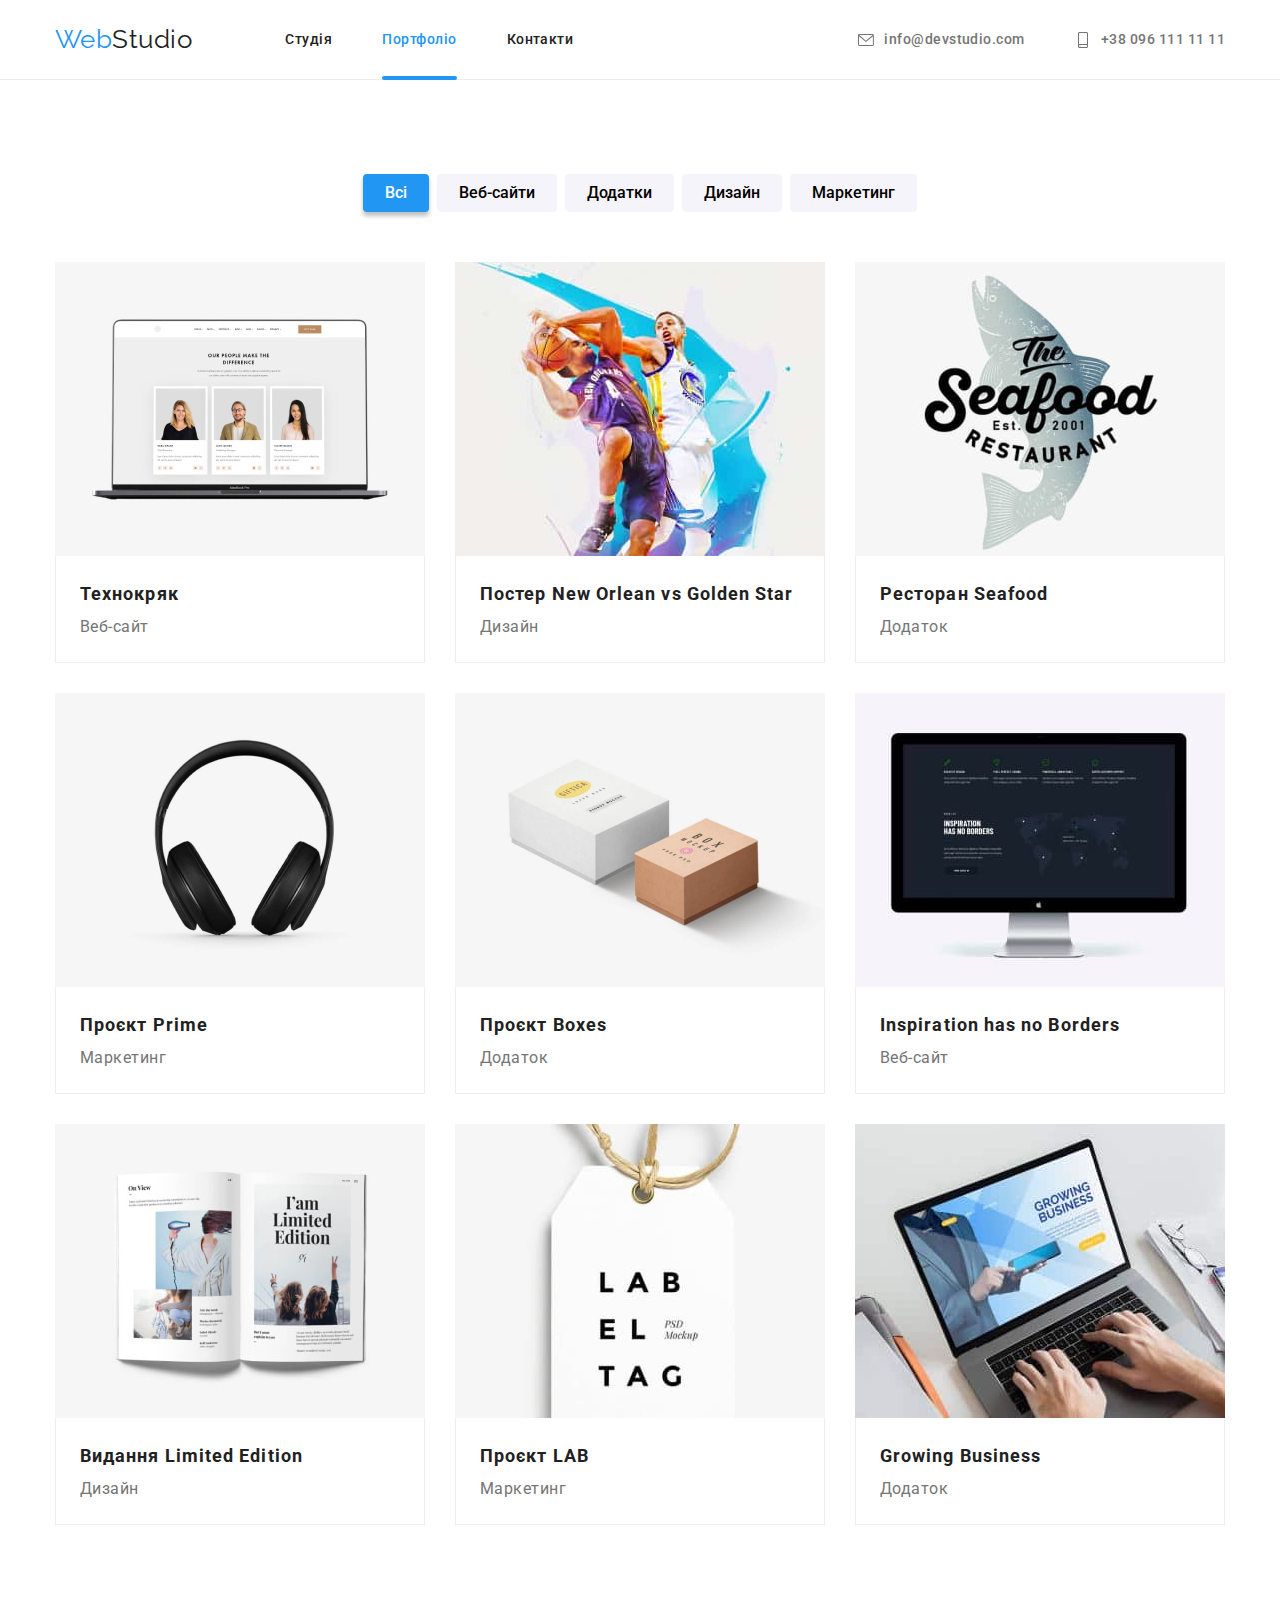
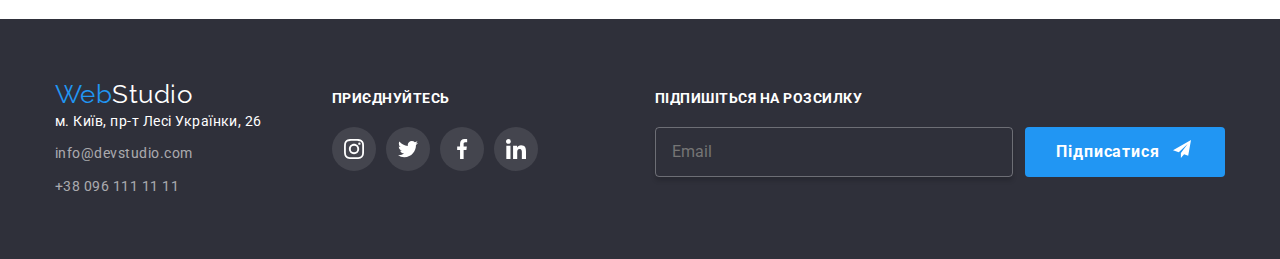
==== portfolio.html @ f446b329 "hw7" ====
<!DOCTYPE html>
<html lang="ru">
<head>
    <meta charset="UTF-8">
    <meta http-equiv="X-UA-Compatible" content="IE=edge">
    <meta name="viewport" content="width=device-width, initial-scale=1.0">
    <title>Портфоліо</title>
    <link href="https://fonts.googleapis.com/css2?family=Raleway:wght@700&family=Roboto:wght@400;500;700;900&display=swap"
        rel="stylesheet">
    <link rel="stylesheet" href="https://cdnjs.cloudflare.com/ajax/libs/modern-normalize/1.1.0/modern-normalize.min.css">
    <link rel="stylesheet" href="./css/main.min.css">
</head>

<body class="body">

    <!-- Header -->
    <header class="header">
        <div class="container container--header">
            <nav class="nav">
                <a href="./index.html" class="logo header__logo" lang="en"><span class="logo__word">Web</span>Studio</a>
    
                <ul class="menu list">
                    <li class="menu__item"><a href="./index.html" class="menu__link link">Студія</a></li>
                    <li class="menu__item"><a href="./portfolio.html" class="menu__link link menu__item--current">Портфоліо</a></li>
                    <li class="menu__item"><a href="" class="menu__link link">Контакти</a></li>
                </ul>
            </nav>
    
            <ul class="contact list">
                <li class="contact__item">
                    <a href="mailto:info@devstudio.com" class="contact__link link">
                        <svg class="contact__icon" width="16" height="16">
                            <use href="./images/icons.svg#envelope"></use>
                        </svg>info@devstudio.com
                    </a>
                </li>
                <li class="contact__item">
                    <a href="tel:+380961111111" class="contact__link link">
                        <svg class="contact__icon" width="16" height="16">
                            <use href="./images/icons.svg#smartphone"></use>
                        </svg>+38 096 111 11 11
                    </a>
                </li>
            </ul>
        </div>
    </header>

    <!-- Main content -->
    <main class="main">
        <section class="portfolio__section">
            <h1 class="portfolio__heading visually-hidden">Наші роботи</h1>

            <!-- Filter -->
            <div class="container">
                <ul class="filter list">
                    <li class="filter__item">
                        <button type="button" class="filter__btn filter__btn--current">Всі</button>
                    </li>
                    <li class="filter__item">
                        <button type="button" class="filter__btn">Веб-сайти</button>
                    </li>
                    <li class="filter__item">
                        <button type="button" class="filter__btn">Додатки</button>
                    </li>
                    <li class="filter__item">
                        <button type="button" class="filter__btn">Дизайн</button>
                    </li>
                    <li class="filter__item">
                        <button type="button" class="filter__btn">Маркетинг</button>
                    </li>
                </ul>
            
            <!-- Examples -->
                <ul class="portfolio list">
                    <li class="portfolio-card">
                        <a href="" class="portfolio-card__link">
                            <div class="portfolio-card__thumb">
                                <img class="img" src="./images/technocrack.jpg" alt="" width="370">
                                <div class="overlay">
                                    <p class="overlay__text">Ресурс пропонує комплексні пропозиції з різним рівнем функціоналу та сервісів. Все це дозволить відвідувачу отримати вичерпні відомості про компанію чи приватну особу.</p>
                                </div>
                            </div>
                            
                            <div class="portfolio-card__body">
                                <h2 class="portfolio-card__title">Технокряк</h2>
                                <p class="portfolio-card__text">Веб-сайт</p>
                            </div>
                        </a>
                
                    </li>
                    <li  class="portfolio-card">
                        <a href="" class="portfolio-card__link">
                            <div class="portfolio-card__thumb">
                                <img class="img" src="./images/poster-no-gs.jpg" alt="" width="370">
                                <div class="overlay">
                                    <p class="overlay__text">Ресурс пропонує комплексні пропозиції з різним рівнем функціоналу та сервісів. Все це дозволить відвідувачу отримати вичерпні відомості про компанію чи приватну особу.</p>
                                </div>
                            </div>
                            
                            <div class="portfolio-card__body">
                                <h2 class="portfolio-card__title">Постер <span lang="en">New Orlean vs Golden Star</span></h2>
                                <p class="portfolio-card__text">Дизайн</p>
                            </div>
                        </a>
                    </li>
                    <li class="portfolio-card">
                        <a href="" class="portfolio-card__link">
                            <div class="portfolio-card__thumb">
                                <img class="img" src="./images/seafood.jpg" alt="" width="370">
                                <div class="overlay">
                                    <p class="overlay__text">Ресурс пропонує комплексні пропозиції з різним рівнем функціоналу та сервісів. Все це дозволить відвідувачу отримати вичерпні відомості про компанію чи приватну особу.</p>
                                </div>
                            </div>
                            <div class="portfolio-card__body">
                                <h2 class="portfolio-card__title">Ресторан <span lang="en">Seafood</span></h2>
                                <p class="portfolio-card__text">Додаток</p>
                            </div>
                        </a>
                    </li>
                    <li class="portfolio-card">
                        <a href="" class="portfolio-card__link">
                            <div class="portfolio-card__thumb">
                                <img class="img" src="./images/project-prime.jpg" alt="" width="370">
                                <div class="overlay">
                                    <p class="overlay__text">Ресурс пропонує комплексні пропозиції з різним рівнем функціоналу та сервісів. Все це дозволить відвідувачу отримати вичерпні відомості про компанію чи приватну особу.</p>
                                </div>
                            </div>
                            <div class="portfolio-card__body">
                                <h2 class="portfolio-card__title">Проєкт <span lang="en">Prime</span></h2>
                                <p class="portfolio-card__text">Маркетинг</p>
                            </div>
                        </a>
                    </li>
                    <li class="portfolio-card">
                        <a href="" class="portfolio-card__link">
                            <div class="portfolio-card__thumb">
                                <img class="img" src="./images/boxes.jpg" alt="" width="370">
                                <div class="overlay">
                                    <p class="overlay__text">Ресурс пропонує комплексні пропозиції з різним рівнем функціоналу та сервісів. Все це дозволить відвідувачу отримати вичерпні відомості про компанію чи приватну особу.</p>
                                </div>
                            </div>
                            <div class="portfolio-card__body">
                                <h2 class="portfolio-card__title">Проєкт <span lang="en">Boxes</span></h2>
                                <p class="portfolio-card__text">Додаток</p>
                            </div>
                        </a>
                    </li>
                    <li class="portfolio-card">
                        <a href="" class="portfolio-card__link">
                            <div class="portfolio-card__thumb">
                                <img class="img" src="./images/inspiration.jpg" alt="" width="370">
                                <div class="overlay">
                                    <p class="overlay__text">Ресурс пропонує комплексні пропозиції з різним рівнем функціоналу та сервісів. Все це дозволить відвідувачу отримати вичерпні відомості про компанію чи приватну особу.</p>
                                </div>
                            </div>
                            
                            <div class="portfolio-card__body">
                                <h2 class="portfolio-card__title" lang="en">Inspiration has no Borders</h2>
                                <p class="portfolio-card__text">Веб-сайт</p>
                            </div>
                        </a>
                    </li>
                    <li class="portfolio-card">
                        <a href="" class="portfolio-card__link">
                            <div class="portfolio-card__thumb">
                                <img class="img" src="./images/linited-edition.jpg" alt="" width="370">
                                <div class="overlay">
                                    <p class="overlay__text">Ресурс пропонує комплексні пропозиції з різним рівнем функціоналу та сервісів. Все це дозволить відвідувачу отримати вичерпні відомості про компанію чи приватну особу.</p>
                                </div>
                            </div>
                            
                            <div class="portfolio-card__body">
                                <h2 class="portfolio-card__title">Видання <span lang="en">Limited Edition</span></h2>
                                <p class="portfolio-card__text">Дизайн</p>
                            </div>
                        </a>
                    </li>
                    <li class="portfolio-card">
                        <a href="" class="portfolio-card__link">
                            <div class="portfolio-card__thumb">
                                <img class="img" src="./images/lab.jpg" alt="" width="370">
                                <div class="overlay">
                                    <p class="overlay__text">Ресурс пропонує комплексні пропозиції з різним рівнем функціоналу та сервісів. Все це дозволить відвідувачу отримати вичерпні відомості про компанію чи приватну особу.</p>
                                </div>
                            </div>
                            
                            <div class="portfolio-card__body">
                                <h2 class="portfolio-card__title">Проєкт <span lang="en">LAB</span></h2>
                                <p class="portfolio-card__text">Маркетинг</p>
                            </div>
                        </a>
                    </li>
                    <li class="portfolio-card">
                        <a href="" class="portfolio-card__link">
                            <div class="portfolio-card__thumb">
                                <img class="img" src="./images/growing-business.jpg" alt="" width="370">
                                <div class="overlay">
                                    <p class="overlay__text">Ресурс пропонує комплексні пропозиції з різним рівнем функціоналу та сервісів. Все це дозволить відвідувачу отримати вичерпні відомості про компанію чи приватну особу.</p>
                                </div>
                            </div>
                            
                            <div class="portfolio-card__body">
                                <h2 class="portfolio-card__title" lang="en">Growing Business</h2>
                                <p class="portfolio-card__text">Додаток</p>
                            </div>
                        </a>
                    </li>
                </ul>
            </div>
        </section>
    </main>

    <!-- Footer -->
    <footer class="footer">
        <div class="container container--footer">
    
            <div class="footer__wrap">
                <div class="footer__main">
    
                    <!-- Footer Logo -->
                    <a href="./index.html" class="logo logo--accent" lang="en"><span class="logo__word">Web</span>Studio</a>
    
                    <!-- Address and contacts -->
                    <address>
                        <ul class="list">
                            <li class="footer__item"><a class="footer__address" href="https://goo.gl/maps/BrZeRLE5wpfTbAKm7"
                                    rel="nofollow noopener noreferrer">м. Київ, пр-т Лесі Українки, 26</a></li>
                            <li class="footer__item"><a href="mailto:info@devstudio.com"
                                    class="footer__link link">info@devstudio.com</a></li>
                            <li class="footer__item"><a href="tel:+380961111111" class="footer__link link">+38 096 111 11
                                    11</a></li>
                        </ul>
                    </address>
                </div>
    
                <!-- Socials -->
                <div class="footer__join">
                    <strong class="footer__title">приєднуйтесь</strong>
                    <ul class="social list">
                        <li class="social__item">
                            <a class="social__link social__link--footer" href="">
                                <svg class="social__icon">
                                    <use href="./images/icons.svg#instagram"></use>
                                </svg>
                            </a>
                        </li>
                        <li class="social__item">
                            <a class="social__link social__link--footer" href="">
                                <svg class="social__icon">
                                    <use href="./images/icons.svg#twitter"></use>
                                </svg>
                            </a>
                        </li>
                        <li class="social__item">
                            <a class="social__link social__link--footer" href="">
                                <svg class="social__icon">
                                    <use href="./images/icons.svg#facebook"></use>
                                </svg>
                            </a>
                        </li>
                        <li class="social__item">
                            <a class="social__link social__link--footer" href="">
                                <svg class="social__icon">
                                    <use href="./images/icons.svg#linkedin"></use>
                                </svg>
                            </a>
                        </li>
                    </ul>
                </div>
            </div>
    
            <!-- Subscribe -->
            <form action="#" class="subs-form js-speaker-form">
                <div class="subs-form__field">
                    <label for="subs" class="subs-form__title footer__title">Підпишіться на розсилку</label>
                    <input class="subs-form__input" type="email" name="email" id="subs" placeholder="Email">
                </div>
                <button type="submit" class="btn subs-form__btn">Підписатися
                    <svg class="subs-form__icon" width="24" height="24">
                        <use href="./images/icons.svg#send"></use>
                    </svg>
                </button>
            </form>
    
        </div>
    </footer>

    <script src="./js/header-fixed.js"></script>
    <script src="./js/js-speaker-form.js"></script>
</body>
</html>
---- css/main.min.css ----
:root{--main-font: Roboto, sans-serif;--logo-font: Raleway, sans-serif;--main-text-color: #212121;--secondary-text-color: #757575;--accent-color: #2196f3;--accent-text-and-bg-color: #ffffff;--footer-text-color: rgba(255, 255, 255, 0.6);--footer-bg-color: #2f303a;--section-bg-color: #f5f4fa;--bg-color-card: #eeeeee;--icon-color: #afb1b8;--bg-icon-color: rgba(255, 255, 255, 0.1);--btn-hover-color: #188ce8;--overlay-card-color: rgba(33, 150, 243, 0.9);--duration: 250ms;--timing-function: cubic-bezier(0.4, 0, 0.2, 1)}h1,h2,h3,h4,h5,h6,p,ul{margin:0}.img{display:block;max-width:100%;height:auto}.list{padding:0;list-style:none}.link{text-decoration:none}input:-webkit-autofill,input:-webkit-autofill:hover,input:-webkit-autofill:focus,input:-webkit-autofill:active{-webkit-transition:background-color 5000s ease-in-out 0s;transition:background-color 5000s ease-in-out 0s;-webkit-box-shadow:0 0 0px 1000px var(--bg-color-card) inset}.visually-hidden{position:absolute;width:1px;height:1px;margin:-1px;border:0;padding:0;white-space:nowrap;-webkit-clip-path:inset(100%);clip-path:inset(100%);clip:rect(0 0 0 0);overflow:hidden}.body{font-family:var(--main-font);letter-spacing:.03em;background-color:var(--accent-text-and-bg-color);color:var(--main-text-color)}.container{margin:0 auto;padding-left:15px;padding-right:15px;width:1200px}.container--header{display:-webkit-box;display:-ms-flexbox;display:flex}.container--hero{width:696px;text-align:center}.container--footer{display:-webkit-box;display:-ms-flexbox;display:flex;-webkit-box-align:baseline;-ms-flex-align:baseline;align-items:baseline}.logo{font-family:var(--logo-font);font-size:26px;line-height:1.19;text-decoration:none;color:var(--main-text-color);-webkit-transition-property:color;transition-property:color;-webkit-transition-duration:var(--duration);transition-duration:var(--duration);-webkit-transition-timing-function:var(--timing-function);transition-timing-function:var(--timing-function)}.logo__word{color:var(--accent-color)}.logo--accent{color:#fff;-webkit-transition-property:color;transition-property:color;-webkit-transition-duration:var(--duration);transition-duration:var(--duration);-webkit-transition-timing-function:var(--timing-function);transition-timing-function:var(--timing-function)}.nav{display:-webkit-box;display:-ms-flexbox;display:flex;margin-right:auto}.menu{display:-webkit-box;display:-ms-flexbox;display:flex}.menu__item:not(:last-child){margin-right:50px}.menu__link{display:block;padding:32px 0;position:relative;font-weight:500;font-size:14px;line-height:1.14;color:var(--main-text-color);-webkit-transition-property:color;transition-property:color;-webkit-transition-duration:var(--duration);transition-duration:var(--duration);-webkit-transition-timing-function:var(--timing-function);transition-timing-function:var(--timing-function)}.menu__link:hover,.menu__link:focus{color:var(--accent-color)}.menu__item--current{color:var(--accent-color)}.menu__item--current::after{content:"";position:absolute;left:0;bottom:0;width:100%;height:4px;background:var(--accent-color);border-radius:2px}.contact{display:-webkit-box;display:-ms-flexbox;display:flex}.contact__item:not(:last-child){margin-right:50px}.contact__link{display:-webkit-box;display:-ms-flexbox;display:flex;-webkit-box-align:center;-ms-flex-align:center;align-items:center;padding:32px 0;font-weight:500;font-size:14px;line-height:1.14;color:var(--secondary-text-color);-webkit-transition-property:color;transition-property:color;-webkit-transition-duration:var(--duration);transition-duration:var(--duration);-webkit-transition-timing-function:var(--timing-function);transition-timing-function:var(--timing-function)}.contact__link:hover,.contact__link:focus{color:var(--accent-color)}.contact__icon{margin-right:10px;fill:currentColor}.social{display:-webkit-box;display:-ms-flexbox;display:flex;-webkit-box-pack:center;-ms-flex-pack:center;justify-content:center}.social__item:not(:last-child){margin-right:10px}.social__link{display:-webkit-box;display:-ms-flexbox;display:flex;-webkit-box-pack:center;-ms-flex-pack:center;justify-content:center;-webkit-box-align:center;-ms-flex-align:center;align-items:center;width:44px;height:44px;color:var(--icon-color);border-radius:50%;-webkit-transition-property:color,background-color;transition-property:color,background-color;-webkit-transition-duration:var(--duration);transition-duration:var(--duration);-webkit-transition-timing-function:var(--timing-function);transition-timing-function:var(--timing-function)}.social__link:hover,.social__link:focus{color:var(--accent-text-and-bg-color);background-color:var(--accent-color)}.social__icon{width:20px;height:20px;fill:currentColor}.social__link--footer{color:var(--accent-text-and-bg-color);background-color:var(--bg-icon-color)}.client__heading,.team__heading,.about__heading{margin-bottom:50px;font-weight:700;font-size:36px;line-height:1.16;text-align:center;letter-spacing:.03em}.btn{padding:10px 0;min-width:200px;min-height:50px;font-family:inherit;font-size:inherit;text-align:center;font-weight:700;line-height:1.87;letter-spacing:.06em;color:var(--accent-text-and-bg-color);background-color:var(--accent-color);border:0;border-radius:4px;cursor:pointer;-webkit-transition-property:color,background-color,-webkit-box-shadow;transition-property:color,background-color,-webkit-box-shadow;transition-property:color,background-color,box-shadow;transition-property:color,background-color,box-shadow,-webkit-box-shadow;-webkit-transition-duration:var(--duration);transition-duration:var(--duration);-webkit-transition-timing-function:var(--timing-function);transition-timing-function:var(--timing-function)}.btn:hover,.btn:focus{background-color:var(--btn-hover-color);-webkit-box-shadow:0px 4px 4px rgba(0,0,0,.15);box-shadow:0px 4px 4px rgba(0,0,0,.15)}.subs-form__btn{display:-webkit-box;display:-ms-flexbox;display:flex;-webkit-box-pack:center;-ms-flex-pack:center;justify-content:center;-webkit-box-align:center;-ms-flex-align:center;align-items:center;padding:10px 0}.filter__btn{padding:6px 22px;font-weight:500;line-height:1.62;background-color:var(--section-bg-color);border:0;border-radius:4px;cursor:pointer;-webkit-transition-property:color,background-color,-webkit-box-shadow;transition-property:color,background-color,-webkit-box-shadow;transition-property:color,background-color,box-shadow;transition-property:color,background-color,box-shadow,-webkit-box-shadow;-webkit-transition-duration:var(--duration);transition-duration:var(--duration);-webkit-transition-timing-function:var(--timing-function);transition-timing-function:var(--timing-function)}.filter__btn:hover,.filter__btn:focus,.filter__btn--current{background-color:var(--accent-color);color:var(--accent-text-and-bg-color);-webkit-box-shadow:0px 4px 4px rgba(0,0,0,.25);box-shadow:0px 4px 4px rgba(0,0,0,.25)}.hero{display:-webkit-box;display:-ms-flexbox;display:flex;-webkit-box-pack:center;-ms-flex-pack:center;justify-content:center;-webkit-box-align:center;-ms-flex-align:center;align-items:center;max-width:1600px;min-height:600px;margin-right:auto;margin-left:auto;background-color:var(--footer-bg-color);background-image:-webkit-gradient(linear, left top, right top, from(rgba(47, 48, 58, 0.4)), to(rgba(47, 48, 58, 0.4))),url(../images/main-bg.jpg);background-image:linear-gradient(to right, rgba(47, 48, 58, 0.4), rgba(47, 48, 58, 0.4)),url(../images/main-bg.jpg);background-repeat:no-repeat;background-position:center;background-size:cover}.hero__title{margin-bottom:30px;font-weight:900;font-size:44px;line-height:1.36;letter-spacing:.06em;text-transform:uppercase;color:var(--accent-text-and-bg-color)}.feature{padding-top:94px;padding-bottom:94px}.feature__list{display:-webkit-box;display:-ms-flexbox;display:flex;-ms-flex-wrap:wrap;flex-wrap:wrap;margin-right:-30px}.feature__item{-ms-flex-preferred-size:calc((100% - 120px)/4);flex-basis:calc((100% - 120px)/4);margin-right:30px}.feature__thumb{display:-webkit-box;display:-ms-flexbox;display:flex;-webkit-box-pack:center;-ms-flex-pack:center;justify-content:center;-webkit-box-align:center;-ms-flex-align:center;align-items:center;margin-bottom:30px;width:100%;height:120px;background-color:var(--section-bg-color);border-radius:4px}.feature__icon{width:70px;height:70px}.feature__title{margin-bottom:10px;font-weight:700;font-size:14px;line-height:1.14;text-transform:uppercase}.feature__text{font-size:14px;line-height:1.71;color:var(--secondary-text-color)}.about{padding-top:0;padding-bottom:94px}.about__list{display:-webkit-box;display:-ms-flexbox;display:flex}.about__item{position:relative}.about__item:not(:nth-child(3n)){margin-right:30px}.about__title{position:absolute;bottom:0;right:0;display:-webkit-box;display:-ms-flexbox;display:flex;-webkit-box-pack:center;-ms-flex-pack:center;justify-content:center;-webkit-box-align:center;-ms-flex-align:center;align-items:center;margin-bottom:0;width:100%;height:70px;font-size:14px;text-transform:uppercase;color:var(--accent-text-and-bg-color);background:rgba(47,48,58,.8)}.team{padding-top:94px;padding-bottom:94px;background-color:var(--section-bg-color)}.team__list{display:-webkit-box;display:-ms-flexbox;display:flex;margin-right:-30px;margin-bottom:-30px}.team__card{-ms-flex-preferred-size:calc((100% - 120px)/4);flex-basis:calc((100% - 120px)/4);margin-right:30px;margin-bottom:30px;background-color:var(--accent-text-and-bg-color);-webkit-box-shadow:0px 1px 3px rgba(0,0,0,.12),0px 1px 1px rgba(0,0,0,.14),0px 2px 1px rgba(0,0,0,.2);box-shadow:0px 1px 3px rgba(0,0,0,.12),0px 1px 1px rgba(0,0,0,.14),0px 2px 1px rgba(0,0,0,.2);border-radius:0px 0px 4px 4px}.team__card-desc{padding:30px 32px}.team__card-title{margin-bottom:10px;font-size:16px;font-weight:500;line-height:1.19;text-align:center}.team__card-text{margin-bottom:16px;font-size:16px;line-height:1.19;text-align:center;color:var(--secondary-text-color)}.client{padding-top:94px;padding-bottom:94px}.client__list{display:-webkit-box;display:-ms-flexbox;display:flex}.client__item:not(:last-child){margin-right:30px}.client__link{display:-webkit-box;display:-ms-flexbox;display:flex;-webkit-box-pack:center;-ms-flex-pack:center;justify-content:center;-webkit-box-align:center;-ms-flex-align:center;align-items:center;width:170px;height:92px;color:var(--icon-color);border:1px solid var(--icon-color);border-radius:4px;-webkit-transition-property:color,border-color;transition-property:color,border-color;-webkit-transition-duration:var(--duration);transition-duration:var(--duration);-webkit-transition-timing-function:var(--timing-function);transition-timing-function:var(--timing-function)}.client__link:hover,.client__link:focus{color:var(--accent-color);border-color:var(--accent-color)}.client__icon{width:106px;height:60px;fill:currentColor}.subs-form{display:-webkit-box;display:-ms-flexbox;display:flex;-webkit-box-align:end;-ms-flex-align:end;align-items:end;margin-left:auto}.subs-form__input{margin-right:12px;padding:15px 16px;width:358px;height:50px;border:1px solid rgba(255,255,255,.3);border-radius:4px;background-color:rgba(0,0,0,0);color:var(--accent-text-and-bg-color);-webkit-box-shadow:0px 4px 4px rgba(0,0,0,.15);box-shadow:0px 4px 4px rgba(0,0,0,.15);-webkit-transition-property:border-color;transition-property:border-color;-webkit-transition-duration:var(--duration);transition-duration:var(--duration);-webkit-transition-timing-function:var(--timing-function);transition-timing-function:var(--timing-function)}.subs-form__input:hover,.subs-form__input:focus{border-color:var(--accent-color);outline:-webkit-focus-ring-color auto 0px}.subs-form__icon{margin-left:10px}.filter{display:-webkit-box;display:-ms-flexbox;display:flex;-webkit-box-pack:center;-ms-flex-pack:center;justify-content:center;margin-bottom:50px}.filter__item:not(:last-child){margin-right:8px}.portfolio__section{padding-top:94px;padding-bottom:94px}.portfolio{display:-webkit-box;display:-ms-flexbox;display:flex;-ms-flex-wrap:wrap;flex-wrap:wrap;margin:-15px}.portfolio-card{margin:15px;-ms-flex-preferred-size:calc((100% - 90px)/3);flex-basis:calc((100% - 90px)/3)}.portfolio-card__link{display:block;color:var(--main-text-color);text-decoration:none;-webkit-transition-property:-webkit-box-shadow;transition-property:-webkit-box-shadow;transition-property:box-shadow;transition-property:box-shadow, -webkit-box-shadow;-webkit-transition-duration:var(--duration);transition-duration:var(--duration);-webkit-transition-timing-function:var(--timing-function);transition-timing-function:var(--timing-function)}.portfolio-card__link:hover,.portfolio-card__link:focus{-webkit-box-shadow:0px 1px 1px rgba(0,0,0,.12),0px 4px 4px rgba(0,0,0,.06),1px 4px 6px rgba(0,0,0,.16);box-shadow:0px 1px 1px rgba(0,0,0,.12),0px 4px 4px rgba(0,0,0,.06),1px 4px 6px rgba(0,0,0,.16)}.portfolio-card__thumb{position:relative;height:100%;overflow:hidden}.overlay{position:absolute;left:0;bottom:0;width:100%;height:100%;background:var(--overlay-card-color);-webkit-transform:translateY(101%);transform:translateY(101%);-webkit-transition-property:-webkit-transform;transition-property:-webkit-transform;transition-property:transform;transition-property:transform, -webkit-transform;-webkit-transition-duration:var(--duration);transition-duration:var(--duration);-webkit-transition-timing-function:var(--timing-function);transition-timing-function:var(--timing-function);overflow-y:auto}.overlay__text{padding:63px 24px 24px;text-align:left;font-size:18px;line-height:1.56;color:var(--accent-text-and-bg-color)}.portfolio-card__link:hover .overlay,.portfolio-card__link:focus .overlay{-webkit-transform:translateY(0);transform:translateY(0)}.portfolio-card__body{padding:20px 24px;border:1px solid var(--bg-color-card);border-top:0}.portfolio-card__title{font-size:18px;line-height:2;letter-spacing:.06em}.portfolio-card__text{font-size:16px;line-height:1.87;color:var(--secondary-text-color)}.header{position:fixed;top:0;left:0;z-index:2;width:100%;border-bottom:1px solid #ececec;max-height:80px;background-color:var(--accent-text-and-bg-color)}.header__logo{padding:24px 0;margin-right:93px}.footer{padding:60px 0;background-color:var(--footer-bg-color)}.footer__wrap{display:-webkit-box;display:-ms-flexbox;display:flex;-webkit-box-align:baseline;-ms-flex-align:baseline;align-items:baseline}.footer__main{margin-right:70px}.footer__logo{display:block;margin-bottom:20px;color:var(--accent-text-and-bg-color)}.footer__item:not(:last-child){margin-bottom:9px}.footer__link{font-size:14px;line-height:1.71;font-style:normal;color:var(--footer-text-color);-webkit-transition-property:color;transition-property:color;-webkit-transition-duration:var(--duration);transition-duration:var(--duration);-webkit-transition-timing-function:var(--timing-function);transition-timing-function:var(--timing-function)}.footer__link:hover,.footer__link:focus{color:var(--accent-color)}.footer__address{font-size:14px;line-height:1.71;font-style:normal;color:var(--accent-text-and-bg-color);text-decoration:none;-webkit-transition-property:color;transition-property:color;-webkit-transition-duration:var(--duration);transition-duration:var(--duration);-webkit-transition-timing-function:var(--timing-function);transition-timing-function:var(--timing-function)}.footer__address:hover,.footer__address:focus{color:var(--accent-color)}.footer__title{display:block;margin-bottom:20px;color:var(--accent-text-and-bg-color);font-weight:700;font-size:14px;line-height:1.14;text-transform:uppercase;cursor:default}.backdrop{position:fixed;top:0;left:0;z-index:3;width:100%;height:100%;background:rgba(0,0,0,.2);opacity:1;-webkit-transition-property:opacity;transition-property:opacity;-webkit-transition-duration:var(--duration);transition-duration:var(--duration);-webkit-transition-timing-function:var(--timing-function);transition-timing-function:var(--timing-function)}.backdrop--is-hidden{opacity:0;pointer-events:none}.modal{position:absolute;left:50%;top:50%;width:528px;height:581px;padding:40px;text-align:center;background-color:var(--accent-text-and-bg-color);-webkit-box-shadow:0px 1px 3px rgba(0,0,0,.12),0px 1px 1px rgba(0,0,0,.14),0px 2px 1px rgba(0,0,0,.2);box-shadow:0px 1px 3px rgba(0,0,0,.12),0px 1px 1px rgba(0,0,0,.14),0px 2px 1px rgba(0,0,0,.2);border-radius:4px;-webkit-transform:translate(-50%, -50%) scale(1);transform:translate(-50%, -50%) scale(1);-webkit-transition-property:-webkit-transform;transition-property:-webkit-transform;transition-property:transform;transition-property:transform, -webkit-transform;-webkit-transition-duration:var(--duration);transition-duration:var(--duration);-webkit-transition-timing-function:var(--timing-function);transition-timing-function:var(--timing-function)}.modal .backdrop--is-hidden{-webkit-transform:translate(-50%, -50%) scale(1.2);transform:translate(-50%, -50%) scale(1.2)}.icon__close{width:18px;height:18px;fill:currentColor}.form__title{display:block;margin-bottom:12px;font-size:20px;font-weight:700}.form__field{margin-bottom:10px;text-align:left}.form__field--textarea{margin-bottom:20px}.form__label{display:block;margin-bottom:4px;font-size:12px;line-height:1.17;letter-spacing:.01em;color:var(--secondary-text-color)}.form__wrap{position:relative}.form__input{padding-left:42px;width:100%;height:40px;background-color:rgba(0,0,0,0);border-radius:4px;border:1px solid rgba(33,33,33,.2);-webkit-transition-property:border-color;transition-property:border-color;-webkit-transition-duration:var(--duration);transition-duration:var(--duration);-webkit-transition-timing-function:var(--timing-function);transition-timing-function:var(--timing-function)}.form__input:hover,.form__input:focus{border-color:var(--accent-color);outline:-webkit-focus-ring-color auto 0px}.form__icon{position:absolute;left:0;top:50%;-webkit-transform:translate(50%, -50%);transform:translate(50%, -50%);width:18px;height:18px;fill:currentColor;-webkit-transition-property:fill;transition-property:fill;-webkit-transition-duration:var(--duration);transition-duration:var(--duration);-webkit-transition-timing-function:var(--timing-function);transition-timing-function:var(--timing-function)}.form__field:hover .form__icon,.form__field:focus .form__icon{fill:var(--accent-color)}.form__textarea{display:block;padding:12px 16px;width:100%;height:120px;font-size:12px;resize:none;background-color:rgba(0,0,0,0);border:1px solid rgba(33,33,33,.2);border-radius:4px;-webkit-transition-property:border-color;transition-property:border-color;-webkit-transition-duration:var(--duration);transition-duration:var(--duration);-webkit-transition-timing-function:var(--timing-function);transition-timing-function:var(--timing-function)}.form__textarea::-webkit-input-placeholder{font-size:14px;line-height:1.14;letter-spacing:.01em;color:rgba(117,117,117,.5)}.form__textarea::-moz-placeholder{font-size:14px;line-height:1.14;letter-spacing:.01em;color:rgba(117,117,117,.5)}.form__textarea:-ms-input-placeholder{font-size:14px;line-height:1.14;letter-spacing:.01em;color:rgba(117,117,117,.5)}.form__textarea::-ms-input-placeholder{font-size:14px;line-height:1.14;letter-spacing:.01em;color:rgba(117,117,117,.5)}.form__textarea::placeholder{font-size:14px;line-height:1.14;letter-spacing:.01em;color:rgba(117,117,117,.5)}.form__textarea:hover,.form__textarea:focus{border-color:var(--accent-color);outline:-webkit-focus-ring-color auto 0px}.form__checkbox{margin-bottom:30px}.form__input-checkbox{position:absolute;z-index:-1;opacity:0}.form__label-checkbox{display:-webkit-box;display:-ms-flexbox;display:flex;-webkit-box-pack:center;-ms-flex-pack:center;justify-content:center;-webkit-box-align:center;-ms-flex-align:center;align-items:center;font-size:14px;line-height:1.71}.form__icon-check{display:-webkit-box;display:-ms-flexbox;display:flex;-webkit-box-pack:center;-ms-flex-pack:center;justify-content:center;-webkit-box-align:center;-ms-flex-align:center;align-items:center}.icon__check{margin-right:7px;color:rgba(0,0,0,0);border:2px solid var(--main-text-color);border-radius:2px;cursor:pointer;-webkit-transition-property:background-color,border;transition-property:background-color,border;-webkit-transition-duration:var(--duration);transition-duration:var(--duration);-webkit-transition-timing-function:var(--timing-function);transition-timing-function:var(--timing-function)}.form__input-checkbox:checked+.form__label-checkbox .icon__check{background-color:var(--accent-color);border:none;-webkit-transition-property:-webkit-box-shadow;transition-property:-webkit-box-shadow;transition-property:box-shadow;transition-property:box-shadow, -webkit-box-shadow;-webkit-transition-duration:var(--duration);transition-duration:var(--duration);-webkit-transition-timing-function:var(--timing-function);transition-timing-function:var(--timing-function)}.form__input-checkbox:focus:checked+.form__label-checkbox .icon__check{-webkit-box-shadow:0 0 0 .2rem rgba(0,123,255,.25);box-shadow:0 0 0 .2rem rgba(0,123,255,.25);outline:-webkit-focus-ring-color auto 0px}.form__checkbox:hover .icon__check,.form__checkbox:focus-within .icon__check{border:2px solid var(--accent-color)}.form__link{color:var(--accent-color)}.modal__btn{display:-webkit-box;display:-ms-flexbox;display:flex;-webkit-box-align:center;-ms-flex-align:center;align-items:center;position:absolute;top:8px;right:8px;width:30px;height:30px;cursor:pointer;background-color:rgba(0,0,0,0);border:1px solid rgba(0,0,0,.1);border-radius:50%;-webkit-transition-property:color,-webkit-box-shadow,-webkit-transform;transition-property:color,-webkit-box-shadow,-webkit-transform;transition-property:color,box-shadow,transform;transition-property:color,box-shadow,transform,-webkit-box-shadow,-webkit-transform;-webkit-transition-duration:var(--duration);transition-duration:var(--duration);-webkit-transition-timing-function:var(--timing-function);transition-timing-function:var(--timing-function);-webkit-transform:scale(1);transform:scale(1)}.modal__btn:hover,.modal__btn:focus{color:var(--accent-color)}/*# sourceMappingURL=main.min.css.map */
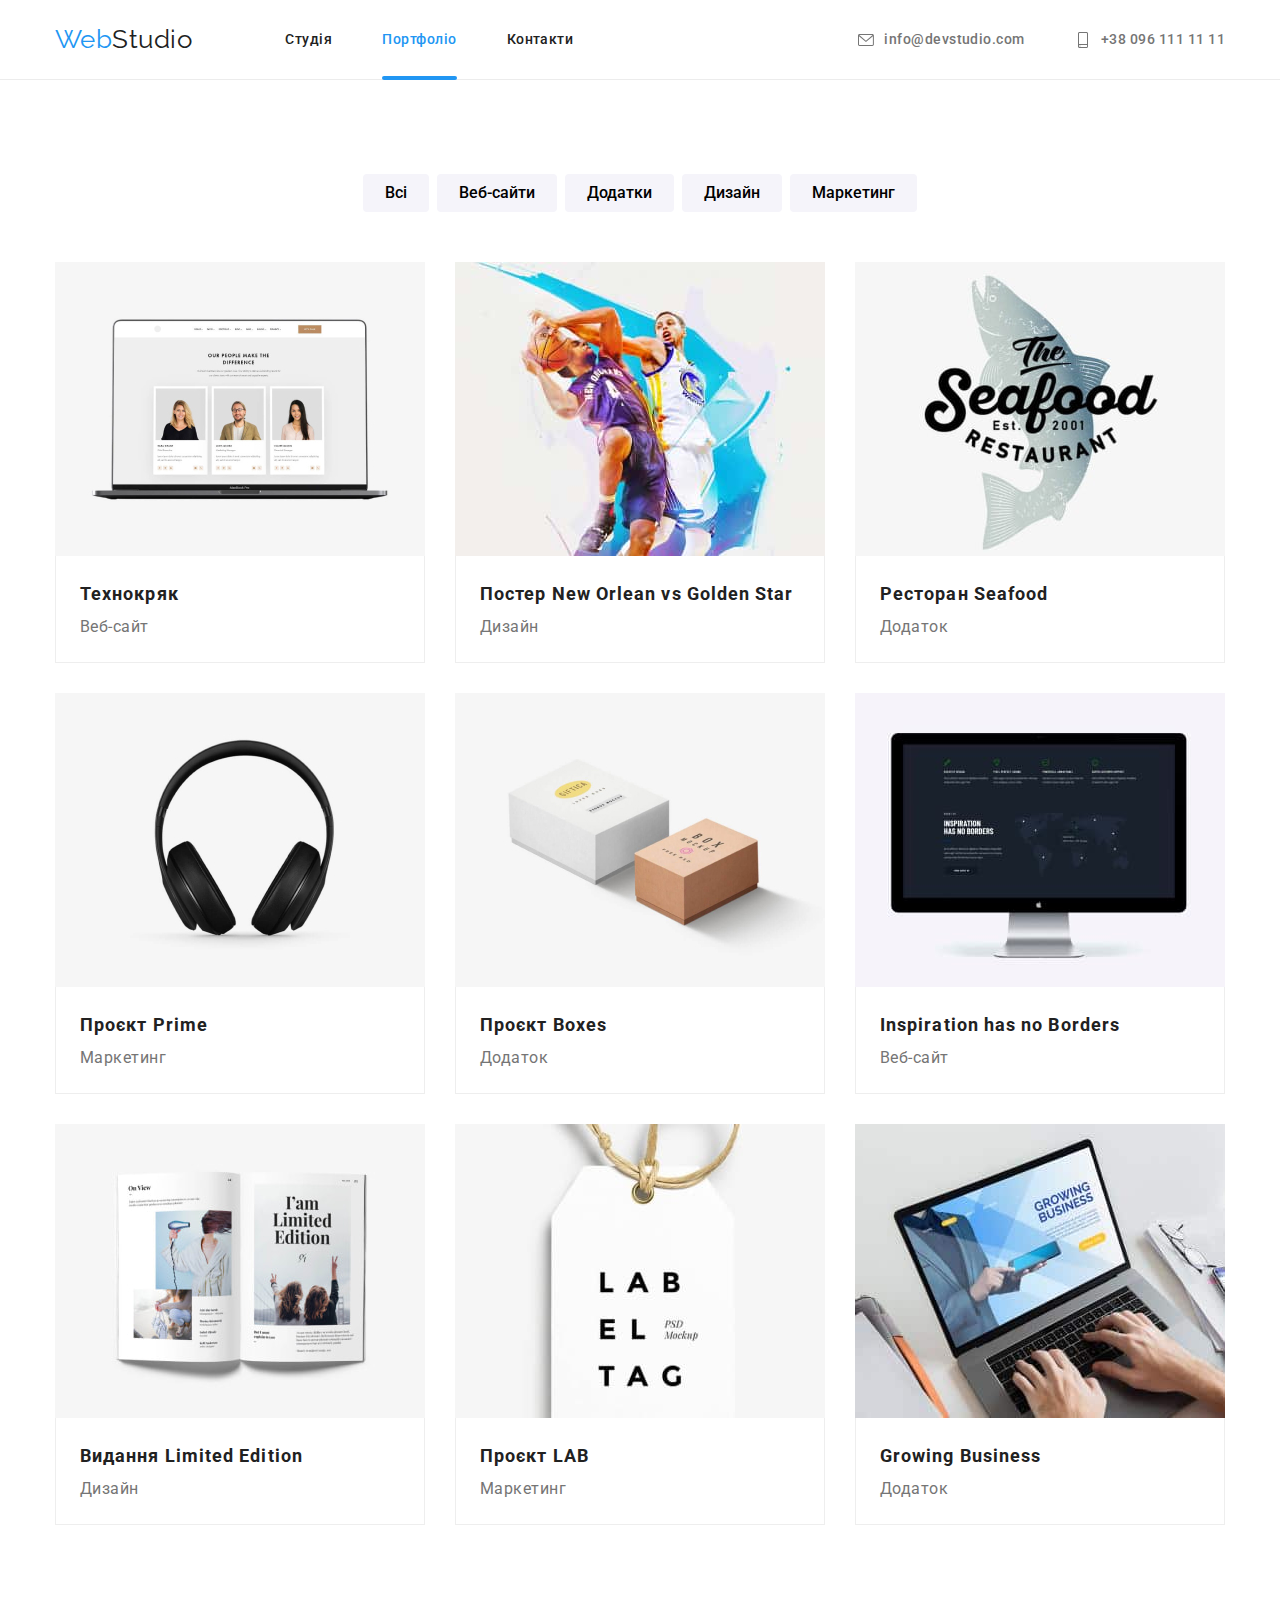
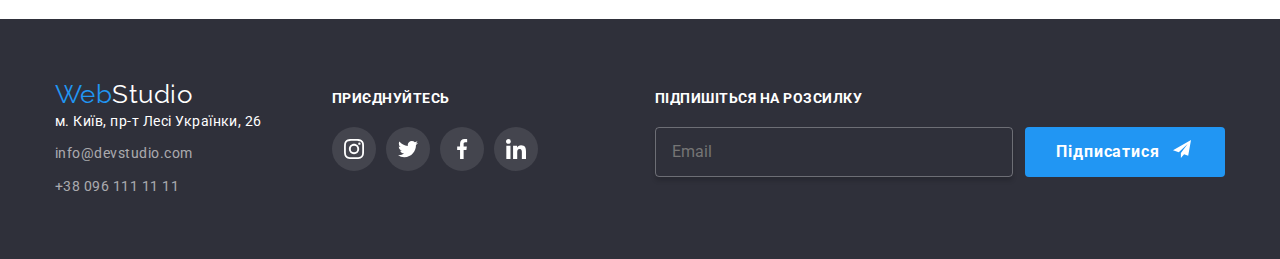
==== commit fea80760: "changes" ====
--- a/portfolio.html
+++ b/portfolio.html
@@ -1,5 +1,5 @@
 <!DOCTYPE html>
-<html lang="ru">
+<html lang="uk">
 <head>
     <meta charset="UTF-8">
     <meta http-equiv="X-UA-Compatible" content="IE=edge">
@@ -54,7 +54,7 @@
             <div class="container">
                 <ul class="filter list">
                     <li class="filter__item">
-                        <button type="button" class="filter__btn filter__btn--current">Всі</button>
+                        <button type="button" class="filter__btn">Всі</button>
                     </li>
                     <li class="filter__item">
                         <button type="button" class="filter__btn">Веб-сайти</button>
--- a/css/main.min.css
+++ b/css/main.min.css
@@ -1 +1 @@
-:root{--main-font: Roboto, sans-serif;--logo-font: Raleway, sans-serif;--main-text-color: #212121;--secondary-text-color: #757575;--accent-color: #2196f3;--accent-text-and-bg-color: #ffffff;--footer-text-color: rgba(255, 255, 255, 0.6);--footer-bg-color: #2f303a;--section-bg-color: #f5f4fa;--bg-color-card: #eeeeee;--icon-color: #afb1b8;--bg-icon-color: rgba(255, 255, 255, 0.1);--btn-hover-color: #188ce8;--overlay-card-color: rgba(33, 150, 243, 0.9);--duration: 250ms;--timing-function: cubic-bezier(0.4, 0, 0.2, 1)}h1,h2,h3,h4,h5,h6,p,ul{margin:0}.img{display:block;max-width:100%;height:auto}.list{padding:0;list-style:none}.link{text-decoration:none}input:-webkit-autofill,input:-webkit-autofill:hover,input:-webkit-autofill:focus,input:-webkit-autofill:active{-webkit-transition:background-color 5000s ease-in-out 0s;transition:background-color 5000s ease-in-out 0s;-webkit-box-shadow:0 0 0px 1000px var(--bg-color-card) inset}.visually-hidden{position:absolute;width:1px;height:1px;margin:-1px;border:0;padding:0;white-space:nowrap;-webkit-clip-path:inset(100%);clip-path:inset(100%);clip:rect(0 0 0 0);overflow:hidden}.body{font-family:var(--main-font);letter-spacing:.03em;background-color:var(--accent-text-and-bg-color);color:var(--main-text-color)}.container{margin:0 auto;padding-left:15px;padding-right:15px;width:1200px}.container--header{display:-webkit-box;display:-ms-flexbox;display:flex}.container--hero{width:696px;text-align:center}.container--footer{display:-webkit-box;display:-ms-flexbox;display:flex;-webkit-box-align:baseline;-ms-flex-align:baseline;align-items:baseline}.logo{font-family:var(--logo-font);font-size:26px;line-height:1.19;text-decoration:none;color:var(--main-text-color);-webkit-transition-property:color;transition-property:color;-webkit-transition-duration:var(--duration);transition-duration:var(--duration);-webkit-transition-timing-function:var(--timing-function);transition-timing-function:var(--timing-function)}.logo__word{color:var(--accent-color)}.logo--accent{color:#fff;-webkit-transition-property:color;transition-property:color;-webkit-transition-duration:var(--duration);transition-duration:var(--duration);-webkit-transition-timing-function:var(--timing-function);transition-timing-function:var(--timing-function)}.nav{display:-webkit-box;display:-ms-flexbox;display:flex;margin-right:auto}.menu{display:-webkit-box;display:-ms-flexbox;display:flex}.menu__item:not(:last-child){margin-right:50px}.menu__link{display:block;padding:32px 0;position:relative;font-weight:500;font-size:14px;line-height:1.14;color:var(--main-text-color);-webkit-transition-property:color;transition-property:color;-webkit-transition-duration:var(--duration);transition-duration:var(--duration);-webkit-transition-timing-function:var(--timing-function);transition-timing-function:var(--timing-function)}.menu__link:hover,.menu__link:focus{color:var(--accent-color)}.menu__item--current{color:var(--accent-color)}.menu__item--current::after{content:"";position:absolute;left:0;bottom:0;width:100%;height:4px;background:var(--accent-color);border-radius:2px}.contact{display:-webkit-box;display:-ms-flexbox;display:flex}.contact__item:not(:last-child){margin-right:50px}.contact__link{display:-webkit-box;display:-ms-flexbox;display:flex;-webkit-box-align:center;-ms-flex-align:center;align-items:center;padding:32px 0;font-weight:500;font-size:14px;line-height:1.14;color:var(--secondary-text-color);-webkit-transition-property:color;transition-property:color;-webkit-transition-duration:var(--duration);transition-duration:var(--duration);-webkit-transition-timing-function:var(--timing-function);transition-timing-function:var(--timing-function)}.contact__link:hover,.contact__link:focus{color:var(--accent-color)}.contact__icon{margin-right:10px;fill:currentColor}.social{display:-webkit-box;display:-ms-flexbox;display:flex;-webkit-box-pack:center;-ms-flex-pack:center;justify-content:center}.social__item:not(:last-child){margin-right:10px}.social__link{display:-webkit-box;display:-ms-flexbox;display:flex;-webkit-box-pack:center;-ms-flex-pack:center;justify-content:center;-webkit-box-align:center;-ms-flex-align:center;align-items:center;width:44px;height:44px;color:var(--icon-color);border-radius:50%;-webkit-transition-property:color,background-color;transition-property:color,background-color;-webkit-transition-duration:var(--duration);transition-duration:var(--duration);-webkit-transition-timing-function:var(--timing-function);transition-timing-function:var(--timing-function)}.social__link:hover,.social__link:focus{color:var(--accent-text-and-bg-color);background-color:var(--accent-color)}.social__icon{width:20px;height:20px;fill:currentColor}.social__link--footer{color:var(--accent-text-and-bg-color);background-color:var(--bg-icon-color)}.client__heading,.team__heading,.about__heading{margin-bottom:50px;font-weight:700;font-size:36px;line-height:1.16;text-align:center;letter-spacing:.03em}.btn{padding:10px 0;min-width:200px;min-height:50px;font-family:inherit;font-size:inherit;text-align:center;font-weight:700;line-height:1.87;letter-spacing:.06em;color:var(--accent-text-and-bg-color);background-color:var(--accent-color);border:0;border-radius:4px;cursor:pointer;-webkit-transition-property:color,background-color,-webkit-box-shadow;transition-property:color,background-color,-webkit-box-shadow;transition-property:color,background-color,box-shadow;transition-property:color,background-color,box-shadow,-webkit-box-shadow;-webkit-transition-duration:var(--duration);transition-duration:var(--duration);-webkit-transition-timing-function:var(--timing-function);transition-timing-function:var(--timing-function)}.btn:hover,.btn:focus{background-color:var(--btn-hover-color);-webkit-box-shadow:0px 4px 4px rgba(0,0,0,.15);box-shadow:0px 4px 4px rgba(0,0,0,.15)}.subs-form__btn{display:-webkit-box;display:-ms-flexbox;display:flex;-webkit-box-pack:center;-ms-flex-pack:center;justify-content:center;-webkit-box-align:center;-ms-flex-align:center;align-items:center;padding:10px 0}.filter__btn{padding:6px 22px;font-weight:500;line-height:1.62;background-color:var(--section-bg-color);border:0;border-radius:4px;cursor:pointer;-webkit-transition-property:color,background-color,-webkit-box-shadow;transition-property:color,background-color,-webkit-box-shadow;transition-property:color,background-color,box-shadow;transition-property:color,background-color,box-shadow,-webkit-box-shadow;-webkit-transition-duration:var(--duration);transition-duration:var(--duration);-webkit-transition-timing-function:var(--timing-function);transition-timing-function:var(--timing-function)}.filter__btn:hover,.filter__btn:focus,.filter__btn--current{background-color:var(--accent-color);color:var(--accent-text-and-bg-color);-webkit-box-shadow:0px 4px 4px rgba(0,0,0,.25);box-shadow:0px 4px 4px rgba(0,0,0,.25)}.hero{display:-webkit-box;display:-ms-flexbox;display:flex;-webkit-box-pack:center;-ms-flex-pack:center;justify-content:center;-webkit-box-align:center;-ms-flex-align:center;align-items:center;max-width:1600px;min-height:600px;margin-right:auto;margin-left:auto;background-color:var(--footer-bg-color);background-image:-webkit-gradient(linear, left top, right top, from(rgba(47, 48, 58, 0.4)), to(rgba(47, 48, 58, 0.4))),url(../images/main-bg.jpg);background-image:linear-gradient(to right, rgba(47, 48, 58, 0.4), rgba(47, 48, 58, 0.4)),url(../images/main-bg.jpg);background-repeat:no-repeat;background-position:center;background-size:cover}.hero__title{margin-bottom:30px;font-weight:900;font-size:44px;line-height:1.36;letter-spacing:.06em;text-transform:uppercase;color:var(--accent-text-and-bg-color)}.feature{padding-top:94px;padding-bottom:94px}.feature__list{display:-webkit-box;display:-ms-flexbox;display:flex;-ms-flex-wrap:wrap;flex-wrap:wrap;margin-right:-30px}.feature__item{-ms-flex-preferred-size:calc((100% - 120px)/4);flex-basis:calc((100% - 120px)/4);margin-right:30px}.feature__thumb{display:-webkit-box;display:-ms-flexbox;display:flex;-webkit-box-pack:center;-ms-flex-pack:center;justify-content:center;-webkit-box-align:center;-ms-flex-align:center;align-items:center;margin-bottom:30px;width:100%;height:120px;background-color:var(--section-bg-color);border-radius:4px}.feature__icon{width:70px;height:70px}.feature__title{margin-bottom:10px;font-weight:700;font-size:14px;line-height:1.14;text-transform:uppercase}.feature__text{font-size:14px;line-height:1.71;color:var(--secondary-text-color)}.about{padding-top:0;padding-bottom:94px}.about__list{display:-webkit-box;display:-ms-flexbox;display:flex}.about__item{position:relative}.about__item:not(:nth-child(3n)){margin-right:30px}.about__title{position:absolute;bottom:0;right:0;display:-webkit-box;display:-ms-flexbox;display:flex;-webkit-box-pack:center;-ms-flex-pack:center;justify-content:center;-webkit-box-align:center;-ms-flex-align:center;align-items:center;margin-bottom:0;width:100%;height:70px;font-size:14px;text-transform:uppercase;color:var(--accent-text-and-bg-color);background:rgba(47,48,58,.8)}.team{padding-top:94px;padding-bottom:94px;background-color:var(--section-bg-color)}.team__list{display:-webkit-box;display:-ms-flexbox;display:flex;margin-right:-30px;margin-bottom:-30px}.team__card{-ms-flex-preferred-size:calc((100% - 120px)/4);flex-basis:calc((100% - 120px)/4);margin-right:30px;margin-bottom:30px;background-color:var(--accent-text-and-bg-color);-webkit-box-shadow:0px 1px 3px rgba(0,0,0,.12),0px 1px 1px rgba(0,0,0,.14),0px 2px 1px rgba(0,0,0,.2);box-shadow:0px 1px 3px rgba(0,0,0,.12),0px 1px 1px rgba(0,0,0,.14),0px 2px 1px rgba(0,0,0,.2);border-radius:0px 0px 4px 4px}.team__card-desc{padding:30px 32px}.team__card-title{margin-bottom:10px;font-size:16px;font-weight:500;line-height:1.19;text-align:center}.team__card-text{margin-bottom:16px;font-size:16px;line-height:1.19;text-align:center;color:var(--secondary-text-color)}.client{padding-top:94px;padding-bottom:94px}.client__list{display:-webkit-box;display:-ms-flexbox;display:flex}.client__item:not(:last-child){margin-right:30px}.client__link{display:-webkit-box;display:-ms-flexbox;display:flex;-webkit-box-pack:center;-ms-flex-pack:center;justify-content:center;-webkit-box-align:center;-ms-flex-align:center;align-items:center;width:170px;height:92px;color:var(--icon-color);border:1px solid var(--icon-color);border-radius:4px;-webkit-transition-property:color,border-color;transition-property:color,border-color;-webkit-transition-duration:var(--duration);transition-duration:var(--duration);-webkit-transition-timing-function:var(--timing-function);transition-timing-function:var(--timing-function)}.client__link:hover,.client__link:focus{color:var(--accent-color);border-color:var(--accent-color)}.client__icon{width:106px;height:60px;fill:currentColor}.subs-form{display:-webkit-box;display:-ms-flexbox;display:flex;-webkit-box-align:end;-ms-flex-align:end;align-items:end;margin-left:auto}.subs-form__input{margin-right:12px;padding:15px 16px;width:358px;height:50px;border:1px solid rgba(255,255,255,.3);border-radius:4px;background-color:rgba(0,0,0,0);color:var(--accent-text-and-bg-color);-webkit-box-shadow:0px 4px 4px rgba(0,0,0,.15);box-shadow:0px 4px 4px rgba(0,0,0,.15);-webkit-transition-property:border-color;transition-property:border-color;-webkit-transition-duration:var(--duration);transition-duration:var(--duration);-webkit-transition-timing-function:var(--timing-function);transition-timing-function:var(--timing-function)}.subs-form__input:hover,.subs-form__input:focus{border-color:var(--accent-color);outline:-webkit-focus-ring-color auto 0px}.subs-form__icon{margin-left:10px}.filter{display:-webkit-box;display:-ms-flexbox;display:flex;-webkit-box-pack:center;-ms-flex-pack:center;justify-content:center;margin-bottom:50px}.filter__item:not(:last-child){margin-right:8px}.portfolio__section{padding-top:94px;padding-bottom:94px}.portfolio{display:-webkit-box;display:-ms-flexbox;display:flex;-ms-flex-wrap:wrap;flex-wrap:wrap;margin:-15px}.portfolio-card{margin:15px;-ms-flex-preferred-size:calc((100% - 90px)/3);flex-basis:calc((100% - 90px)/3)}.portfolio-card__link{display:block;color:var(--main-text-color);text-decoration:none;-webkit-transition-property:-webkit-box-shadow;transition-property:-webkit-box-shadow;transition-property:box-shadow;transition-property:box-shadow, -webkit-box-shadow;-webkit-transition-duration:var(--duration);transition-duration:var(--duration);-webkit-transition-timing-function:var(--timing-function);transition-timing-function:var(--timing-function)}.portfolio-card__link:hover,.portfolio-card__link:focus{-webkit-box-shadow:0px 1px 1px rgba(0,0,0,.12),0px 4px 4px rgba(0,0,0,.06),1px 4px 6px rgba(0,0,0,.16);box-shadow:0px 1px 1px rgba(0,0,0,.12),0px 4px 4px rgba(0,0,0,.06),1px 4px 6px rgba(0,0,0,.16)}.portfolio-card__thumb{position:relative;height:100%;overflow:hidden}.overlay{position:absolute;left:0;bottom:0;width:100%;height:100%;background:var(--overlay-card-color);-webkit-transform:translateY(101%);transform:translateY(101%);-webkit-transition-property:-webkit-transform;transition-property:-webkit-transform;transition-property:transform;transition-property:transform, -webkit-transform;-webkit-transition-duration:var(--duration);transition-duration:var(--duration);-webkit-transition-timing-function:var(--timing-function);transition-timing-function:var(--timing-function);overflow-y:auto}.overlay__text{padding:63px 24px 24px;text-align:left;font-size:18px;line-height:1.56;color:var(--accent-text-and-bg-color)}.portfolio-card__link:hover .overlay,.portfolio-card__link:focus .overlay{-webkit-transform:translateY(0);transform:translateY(0)}.portfolio-card__body{padding:20px 24px;border:1px solid var(--bg-color-card);border-top:0}.portfolio-card__title{font-size:18px;line-height:2;letter-spacing:.06em}.portfolio-card__text{font-size:16px;line-height:1.87;color:var(--secondary-text-color)}.header{position:fixed;top:0;left:0;z-index:2;width:100%;border-bottom:1px solid #ececec;max-height:80px;background-color:var(--accent-text-and-bg-color)}.header__logo{padding:24px 0;margin-right:93px}.footer{padding:60px 0;background-color:var(--footer-bg-color)}.footer__wrap{display:-webkit-box;display:-ms-flexbox;display:flex;-webkit-box-align:baseline;-ms-flex-align:baseline;align-items:baseline}.footer__main{margin-right:70px}.footer__logo{display:block;margin-bottom:20px;color:var(--accent-text-and-bg-color)}.footer__item:not(:last-child){margin-bottom:9px}.footer__link{font-size:14px;line-height:1.71;font-style:normal;color:var(--footer-text-color);-webkit-transition-property:color;transition-property:color;-webkit-transition-duration:var(--duration);transition-duration:var(--duration);-webkit-transition-timing-function:var(--timing-function);transition-timing-function:var(--timing-function)}.footer__link:hover,.footer__link:focus{color:var(--accent-color)}.footer__address{font-size:14px;line-height:1.71;font-style:normal;color:var(--accent-text-and-bg-color);text-decoration:none;-webkit-transition-property:color;transition-property:color;-webkit-transition-duration:var(--duration);transition-duration:var(--duration);-webkit-transition-timing-function:var(--timing-function);transition-timing-function:var(--timing-function)}.footer__address:hover,.footer__address:focus{color:var(--accent-color)}.footer__title{display:block;margin-bottom:20px;color:var(--accent-text-and-bg-color);font-weight:700;font-size:14px;line-height:1.14;text-transform:uppercase;cursor:default}.backdrop{position:fixed;top:0;left:0;z-index:3;width:100%;height:100%;background:rgba(0,0,0,.2);opacity:1;-webkit-transition-property:opacity;transition-property:opacity;-webkit-transition-duration:var(--duration);transition-duration:var(--duration);-webkit-transition-timing-function:var(--timing-function);transition-timing-function:var(--timing-function)}.backdrop--is-hidden{opacity:0;pointer-events:none}.modal{position:absolute;left:50%;top:50%;width:528px;height:581px;padding:40px;text-align:center;background-color:var(--accent-text-and-bg-color);-webkit-box-shadow:0px 1px 3px rgba(0,0,0,.12),0px 1px 1px rgba(0,0,0,.14),0px 2px 1px rgba(0,0,0,.2);box-shadow:0px 1px 3px rgba(0,0,0,.12),0px 1px 1px rgba(0,0,0,.14),0px 2px 1px rgba(0,0,0,.2);border-radius:4px;-webkit-transform:translate(-50%, -50%) scale(1);transform:translate(-50%, -50%) scale(1);-webkit-transition-property:-webkit-transform;transition-property:-webkit-transform;transition-property:transform;transition-property:transform, -webkit-transform;-webkit-transition-duration:var(--duration);transition-duration:var(--duration);-webkit-transition-timing-function:var(--timing-function);transition-timing-function:var(--timing-function)}.modal .backdrop--is-hidden{-webkit-transform:translate(-50%, -50%) scale(1.2);transform:translate(-50%, -50%) scale(1.2)}.icon__close{width:18px;height:18px;fill:currentColor}.form__title{display:block;margin-bottom:12px;font-size:20px;font-weight:700}.form__field{margin-bottom:10px;text-align:left}.form__field--textarea{margin-bottom:20px}.form__label{display:block;margin-bottom:4px;font-size:12px;line-height:1.17;letter-spacing:.01em;color:var(--secondary-text-color)}.form__wrap{position:relative}.form__input{padding-left:42px;width:100%;height:40px;background-color:rgba(0,0,0,0);border-radius:4px;border:1px solid rgba(33,33,33,.2);-webkit-transition-property:border-color;transition-property:border-color;-webkit-transition-duration:var(--duration);transition-duration:var(--duration);-webkit-transition-timing-function:var(--timing-function);transition-timing-function:var(--timing-function)}.form__input:hover,.form__input:focus{border-color:var(--accent-color);outline:-webkit-focus-ring-color auto 0px}.form__icon{position:absolute;left:0;top:50%;-webkit-transform:translate(50%, -50%);transform:translate(50%, -50%);width:18px;height:18px;fill:currentColor;-webkit-transition-property:fill;transition-property:fill;-webkit-transition-duration:var(--duration);transition-duration:var(--duration);-webkit-transition-timing-function:var(--timing-function);transition-timing-function:var(--timing-function)}.form__field:hover .form__icon,.form__field:focus .form__icon{fill:var(--accent-color)}.form__textarea{display:block;padding:12px 16px;width:100%;height:120px;font-size:12px;resize:none;background-color:rgba(0,0,0,0);border:1px solid rgba(33,33,33,.2);border-radius:4px;-webkit-transition-property:border-color;transition-property:border-color;-webkit-transition-duration:var(--duration);transition-duration:var(--duration);-webkit-transition-timing-function:var(--timing-function);transition-timing-function:var(--timing-function)}.form__textarea::-webkit-input-placeholder{font-size:14px;line-height:1.14;letter-spacing:.01em;color:rgba(117,117,117,.5)}.form__textarea::-moz-placeholder{font-size:14px;line-height:1.14;letter-spacing:.01em;color:rgba(117,117,117,.5)}.form__textarea:-ms-input-placeholder{font-size:14px;line-height:1.14;letter-spacing:.01em;color:rgba(117,117,117,.5)}.form__textarea::-ms-input-placeholder{font-size:14px;line-height:1.14;letter-spacing:.01em;color:rgba(117,117,117,.5)}.form__textarea::placeholder{font-size:14px;line-height:1.14;letter-spacing:.01em;color:rgba(117,117,117,.5)}.form__textarea:hover,.form__textarea:focus{border-color:var(--accent-color);outline:-webkit-focus-ring-color auto 0px}.form__checkbox{margin-bottom:30px}.form__input-checkbox{position:absolute;z-index:-1;opacity:0}.form__label-checkbox{display:-webkit-box;display:-ms-flexbox;display:flex;-webkit-box-pack:center;-ms-flex-pack:center;justify-content:center;-webkit-box-align:center;-ms-flex-align:center;align-items:center;font-size:14px;line-height:1.71}.form__icon-check{display:-webkit-box;display:-ms-flexbox;display:flex;-webkit-box-pack:center;-ms-flex-pack:center;justify-content:center;-webkit-box-align:center;-ms-flex-align:center;align-items:center}.icon__check{margin-right:7px;color:rgba(0,0,0,0);border:2px solid var(--main-text-color);border-radius:2px;cursor:pointer;-webkit-transition-property:background-color,border;transition-property:background-color,border;-webkit-transition-duration:var(--duration);transition-duration:var(--duration);-webkit-transition-timing-function:var(--timing-function);transition-timing-function:var(--timing-function)}.form__input-checkbox:checked+.form__label-checkbox .icon__check{background-color:var(--accent-color);border:none;-webkit-transition-property:-webkit-box-shadow;transition-property:-webkit-box-shadow;transition-property:box-shadow;transition-property:box-shadow, -webkit-box-shadow;-webkit-transition-duration:var(--duration);transition-duration:var(--duration);-webkit-transition-timing-function:var(--timing-function);transition-timing-function:var(--timing-function)}.form__input-checkbox:focus:checked+.form__label-checkbox .icon__check{-webkit-box-shadow:0 0 0 .2rem rgba(0,123,255,.25);box-shadow:0 0 0 .2rem rgba(0,123,255,.25);outline:-webkit-focus-ring-color auto 0px}.form__checkbox:hover .icon__check,.form__checkbox:focus-within .icon__check{border:2px solid var(--accent-color)}.form__link{color:var(--accent-color)}.modal__btn{display:-webkit-box;display:-ms-flexbox;display:flex;-webkit-box-align:center;-ms-flex-align:center;align-items:center;position:absolute;top:8px;right:8px;width:30px;height:30px;cursor:pointer;background-color:rgba(0,0,0,0);border:1px solid rgba(0,0,0,.1);border-radius:50%;-webkit-transition-property:color,-webkit-box-shadow,-webkit-transform;transition-property:color,-webkit-box-shadow,-webkit-transform;transition-property:color,box-shadow,transform;transition-property:color,box-shadow,transform,-webkit-box-shadow,-webkit-transform;-webkit-transition-duration:var(--duration);transition-duration:var(--duration);-webkit-transition-timing-function:var(--timing-function);transition-timing-function:var(--timing-function);-webkit-transform:scale(1);transform:scale(1)}.modal__btn:hover,.modal__btn:focus{color:var(--accent-color)}/*# sourceMappingURL=main.min.css.map */+:root{--main-font: Roboto, sans-serif;--logo-font: Raleway, sans-serif;--main-text-color: #212121;--secondary-text-color: #757575;--accent-color: #2196f3;--accent-text-and-bg-color: #ffffff;--footer-text-color: rgba(255, 255, 255, 0.6);--footer-bg-color: #2f303a;--section-bg-color: #f5f4fa;--bg-color-card: #eeeeee;--icon-color: #afb1b8;--bg-icon-color: rgba(255, 255, 255, 0.1);--btn-hover-color: #188ce8;--overlay-card-color: rgba(33, 150, 243, 0.9);--duration: 250ms;--timing-function: cubic-bezier(0.4, 0, 0.2, 1)}h1,h2,h3,h4,h5,h6,p,ul{margin:0}.img{display:block;max-width:100%;height:auto}.list{padding:0;list-style:none}.link{text-decoration:none}input:-webkit-autofill,input:-webkit-autofill:hover,input:-webkit-autofill:focus,input:-webkit-autofill:active{-webkit-transition:background-color 5000s ease-in-out 0s;transition:background-color 5000s ease-in-out 0s;-webkit-box-shadow:0 0 0px 1000px var(--bg-color-card) inset}.visually-hidden{position:absolute;width:1px;height:1px;margin:-1px;border:0;padding:0;white-space:nowrap;-webkit-clip-path:inset(100%);clip-path:inset(100%);clip:rect(0 0 0 0);overflow:hidden}.body{font-family:var(--main-font);letter-spacing:.03em;background-color:var(--accent-text-and-bg-color);color:var(--main-text-color)}button{cursor:pointer}.container{margin:0 auto;padding-left:15px;padding-right:15px;width:1200px}.container--header{display:-webkit-box;display:-ms-flexbox;display:flex}.container--hero{width:696px;text-align:center}.container--footer{display:-webkit-box;display:-ms-flexbox;display:flex;-webkit-box-align:baseline;-ms-flex-align:baseline;align-items:baseline}.logo{font-family:var(--logo-font);font-size:26px;line-height:1.19;text-decoration:none;color:var(--main-text-color);-webkit-transition-property:color;transition-property:color;-webkit-transition-duration:var(--duration);transition-duration:var(--duration);-webkit-transition-timing-function:var(--timing-function);transition-timing-function:var(--timing-function)}.logo__word{color:var(--accent-color)}.logo--accent{color:#fff;-webkit-transition-property:color;transition-property:color;-webkit-transition-duration:var(--duration);transition-duration:var(--duration);-webkit-transition-timing-function:var(--timing-function);transition-timing-function:var(--timing-function)}.nav{display:-webkit-box;display:-ms-flexbox;display:flex;margin-right:auto}.menu{display:-webkit-box;display:-ms-flexbox;display:flex}.menu__item:not(:last-child){margin-right:50px}.menu__link{display:block;padding:32px 0;position:relative;font-weight:500;font-size:14px;line-height:1.14;color:var(--main-text-color);-webkit-transition-property:color;transition-property:color;-webkit-transition-duration:var(--duration);transition-duration:var(--duration);-webkit-transition-timing-function:var(--timing-function);transition-timing-function:var(--timing-function)}.menu__link:hover,.menu__link:focus{color:var(--accent-color)}.menu__item--current{color:var(--accent-color)}.menu__item--current::after{content:"";position:absolute;left:0;bottom:0;width:100%;height:4px;background:var(--accent-color);border-radius:2px}.contact{display:-webkit-box;display:-ms-flexbox;display:flex}.contact__item:not(:last-child){margin-right:50px}.contact__link{display:-webkit-box;display:-ms-flexbox;display:flex;-webkit-box-align:center;-ms-flex-align:center;align-items:center;padding:32px 0;font-weight:500;font-size:14px;line-height:1.14;color:var(--secondary-text-color);-webkit-transition-property:color;transition-property:color;-webkit-transition-duration:var(--duration);transition-duration:var(--duration);-webkit-transition-timing-function:var(--timing-function);transition-timing-function:var(--timing-function)}.contact__link:hover,.contact__link:focus{color:var(--accent-color)}.contact__icon{margin-right:10px;fill:currentColor}.social{display:-webkit-box;display:-ms-flexbox;display:flex;-webkit-box-pack:center;-ms-flex-pack:center;justify-content:center}.social__item:not(:last-child){margin-right:10px}.social__link{display:-webkit-box;display:-ms-flexbox;display:flex;-webkit-box-pack:center;-ms-flex-pack:center;justify-content:center;-webkit-box-align:center;-ms-flex-align:center;align-items:center;width:44px;height:44px;color:var(--icon-color);border-radius:50%;-webkit-transition-property:color,background-color;transition-property:color,background-color;-webkit-transition-duration:var(--duration);transition-duration:var(--duration);-webkit-transition-timing-function:var(--timing-function);transition-timing-function:var(--timing-function)}.social__link:hover,.social__link:focus{color:var(--accent-text-and-bg-color);background-color:var(--accent-color)}.social__icon{width:20px;height:20px;fill:currentColor}.social__link--footer{color:var(--accent-text-and-bg-color);background-color:var(--bg-icon-color)}.client__heading,.team__heading,.about__heading{margin-bottom:50px;font-weight:700;font-size:36px;line-height:1.16;text-align:center;letter-spacing:.03em}.btn{padding:10px 0;min-width:200px;min-height:50px;font-family:inherit;font-size:inherit;text-align:center;font-weight:700;line-height:1.87;letter-spacing:.06em;color:var(--accent-text-and-bg-color);background-color:var(--accent-color);border:0;border-radius:4px;cursor:pointer;-webkit-transition-property:color,background-color,-webkit-box-shadow;transition-property:color,background-color,-webkit-box-shadow;transition-property:color,background-color,box-shadow;transition-property:color,background-color,box-shadow,-webkit-box-shadow;-webkit-transition-duration:var(--duration);transition-duration:var(--duration);-webkit-transition-timing-function:var(--timing-function);transition-timing-function:var(--timing-function)}.btn:hover,.btn:focus{background-color:var(--btn-hover-color);-webkit-box-shadow:0px 4px 4px rgba(0,0,0,.15);box-shadow:0px 4px 4px rgba(0,0,0,.15)}.subs-form__btn{display:-webkit-box;display:-ms-flexbox;display:flex;-webkit-box-pack:center;-ms-flex-pack:center;justify-content:center;-webkit-box-align:center;-ms-flex-align:center;align-items:center;padding:10px 0}.filter__btn{padding:6px 22px;font-weight:500;line-height:1.62;background-color:var(--section-bg-color);border:0;border-radius:4px;cursor:pointer;-webkit-transition-property:color,background-color,-webkit-box-shadow;transition-property:color,background-color,-webkit-box-shadow;transition-property:color,background-color,box-shadow;transition-property:color,background-color,box-shadow,-webkit-box-shadow;-webkit-transition-duration:var(--duration);transition-duration:var(--duration);-webkit-transition-timing-function:var(--timing-function);transition-timing-function:var(--timing-function)}.filter__btn:hover,.filter__btn:focus,.filter__btn--current{background-color:var(--accent-color);color:var(--accent-text-and-bg-color);-webkit-box-shadow:0px 4px 4px rgba(0,0,0,.25);box-shadow:0px 4px 4px rgba(0,0,0,.25)}.hero{display:-webkit-box;display:-ms-flexbox;display:flex;-webkit-box-pack:center;-ms-flex-pack:center;justify-content:center;-webkit-box-align:center;-ms-flex-align:center;align-items:center;max-width:1600px;min-height:600px;margin-right:auto;margin-left:auto;background-color:var(--footer-bg-color);background-image:-webkit-gradient(linear, left top, right top, from(rgba(47, 48, 58, 0.4)), to(rgba(47, 48, 58, 0.4))),url(../images/main-bg.jpg);background-image:linear-gradient(to right, rgba(47, 48, 58, 0.4), rgba(47, 48, 58, 0.4)),url(../images/main-bg.jpg);background-repeat:no-repeat;background-position:center;background-size:cover}.hero__title{margin-bottom:30px;font-weight:900;font-size:44px;line-height:1.36;letter-spacing:.06em;text-transform:uppercase;color:var(--accent-text-and-bg-color)}.feature{padding-top:94px;padding-bottom:94px}.feature__list{display:-webkit-box;display:-ms-flexbox;display:flex;-ms-flex-wrap:wrap;flex-wrap:wrap;margin-right:-30px}.feature__item{-ms-flex-preferred-size:calc((100% - 120px)/4);flex-basis:calc((100% - 120px)/4);margin-right:30px}.feature__thumb{display:-webkit-box;display:-ms-flexbox;display:flex;-webkit-box-pack:center;-ms-flex-pack:center;justify-content:center;-webkit-box-align:center;-ms-flex-align:center;align-items:center;margin-bottom:30px;width:100%;height:120px;background-color:var(--section-bg-color);border-radius:4px}.feature__icon{width:70px;height:70px}.feature__title{margin-bottom:10px;font-weight:700;font-size:14px;line-height:1.14;text-transform:uppercase}.feature__text{font-size:14px;line-height:1.71;color:var(--secondary-text-color)}.about{padding-top:0;padding-bottom:94px}.about__list{display:-webkit-box;display:-ms-flexbox;display:flex}.about__item{position:relative}.about__item:not(:nth-child(3n)){margin-right:30px}.about__title{position:absolute;bottom:0;right:0;display:-webkit-box;display:-ms-flexbox;display:flex;-webkit-box-pack:center;-ms-flex-pack:center;justify-content:center;-webkit-box-align:center;-ms-flex-align:center;align-items:center;margin-bottom:0;width:100%;height:70px;font-size:14px;text-transform:uppercase;color:var(--accent-text-and-bg-color);background:rgba(47,48,58,.8)}.team{padding-top:94px;padding-bottom:94px;background-color:var(--section-bg-color)}.team__list{display:-webkit-box;display:-ms-flexbox;display:flex;margin-right:-30px;margin-bottom:-30px}.team__card{-ms-flex-preferred-size:calc((100% - 120px)/4);flex-basis:calc((100% - 120px)/4);margin-right:30px;margin-bottom:30px;background-color:var(--accent-text-and-bg-color);-webkit-box-shadow:0px 1px 3px rgba(0,0,0,.12),0px 1px 1px rgba(0,0,0,.14),0px 2px 1px rgba(0,0,0,.2);box-shadow:0px 1px 3px rgba(0,0,0,.12),0px 1px 1px rgba(0,0,0,.14),0px 2px 1px rgba(0,0,0,.2);border-radius:0px 0px 4px 4px}.team__card-desc{padding:30px 32px}.team__card-title{margin-bottom:10px;font-size:16px;font-weight:500;line-height:1.19;text-align:center}.team__card-text{margin-bottom:16px;font-size:16px;line-height:1.19;text-align:center;color:var(--secondary-text-color)}.client{padding-top:94px;padding-bottom:94px}.client__list{display:-webkit-box;display:-ms-flexbox;display:flex}.client__item:not(:last-child){margin-right:30px}.client__link{display:-webkit-box;display:-ms-flexbox;display:flex;-webkit-box-pack:center;-ms-flex-pack:center;justify-content:center;-webkit-box-align:center;-ms-flex-align:center;align-items:center;width:170px;height:92px;color:var(--icon-color);border:1px solid var(--icon-color);border-radius:4px;-webkit-transition-property:color,border-color;transition-property:color,border-color;-webkit-transition-duration:var(--duration);transition-duration:var(--duration);-webkit-transition-timing-function:var(--timing-function);transition-timing-function:var(--timing-function)}.client__link:hover,.client__link:focus{color:var(--accent-color);border-color:var(--accent-color)}.client__icon{width:106px;height:60px;fill:currentColor}.subs-form{display:-webkit-box;display:-ms-flexbox;display:flex;-webkit-box-align:end;-ms-flex-align:end;align-items:end;margin-left:auto}.subs-form__input{margin-right:12px;padding:15px 16px;width:358px;height:50px;border:1px solid rgba(255,255,255,.3);border-radius:4px;background-color:rgba(0,0,0,0);color:var(--accent-text-and-bg-color);-webkit-box-shadow:0px 4px 4px rgba(0,0,0,.15);box-shadow:0px 4px 4px rgba(0,0,0,.15);-webkit-transition-property:border-color;transition-property:border-color;-webkit-transition-duration:var(--duration);transition-duration:var(--duration);-webkit-transition-timing-function:var(--timing-function);transition-timing-function:var(--timing-function)}.subs-form__input:hover,.subs-form__input:focus{border-color:var(--accent-color);outline:-webkit-focus-ring-color auto 0px}.subs-form__icon{margin-left:10px}.filter{display:-webkit-box;display:-ms-flexbox;display:flex;-webkit-box-pack:center;-ms-flex-pack:center;justify-content:center;margin-bottom:50px}.filter__item:not(:last-child){margin-right:8px}.portfolio__section{padding-top:94px;padding-bottom:94px}.portfolio{display:-webkit-box;display:-ms-flexbox;display:flex;-ms-flex-wrap:wrap;flex-wrap:wrap;margin:-15px}.portfolio-card{margin:15px;-ms-flex-preferred-size:calc((100% - 90px)/3);flex-basis:calc((100% - 90px)/3)}.portfolio-card__link{display:block;color:var(--main-text-color);text-decoration:none;-webkit-transition-property:-webkit-box-shadow;transition-property:-webkit-box-shadow;transition-property:box-shadow;transition-property:box-shadow, -webkit-box-shadow;-webkit-transition-duration:var(--duration);transition-duration:var(--duration);-webkit-transition-timing-function:var(--timing-function);transition-timing-function:var(--timing-function)}.portfolio-card__link:hover,.portfolio-card__link:focus{-webkit-box-shadow:0px 1px 1px rgba(0,0,0,.12),0px 4px 4px rgba(0,0,0,.06),1px 4px 6px rgba(0,0,0,.16);box-shadow:0px 1px 1px rgba(0,0,0,.12),0px 4px 4px rgba(0,0,0,.06),1px 4px 6px rgba(0,0,0,.16)}.portfolio-card__thumb{position:relative;height:100%;overflow:hidden}.overlay{position:absolute;left:0;bottom:0;width:100%;height:100%;background:var(--overlay-card-color);-webkit-transform:translateY(101%);transform:translateY(101%);-webkit-transition-property:-webkit-transform;transition-property:-webkit-transform;transition-property:transform;transition-property:transform, -webkit-transform;-webkit-transition-duration:var(--duration);transition-duration:var(--duration);-webkit-transition-timing-function:var(--timing-function);transition-timing-function:var(--timing-function);overflow-y:auto}.overlay__text{padding:63px 24px 24px;text-align:left;font-size:18px;line-height:1.56;color:var(--accent-text-and-bg-color)}.portfolio-card__link:hover .overlay,.portfolio-card__link:focus .overlay{-webkit-transform:translateY(0);transform:translateY(0)}.portfolio-card__body{padding:20px 24px;border:1px solid var(--bg-color-card);border-top:0}.portfolio-card__title{font-size:18px;line-height:2;letter-spacing:.06em}.portfolio-card__text{font-size:16px;line-height:1.87;color:var(--secondary-text-color)}.header{top:0;left:0;z-index:2;width:100%;border-bottom:1px solid #ececec;max-height:80px;background-color:var(--accent-text-and-bg-color)}.header__logo{padding:24px 0;margin-right:93px}.footer{padding:60px 0;background-color:var(--footer-bg-color)}.footer__wrap{display:-webkit-box;display:-ms-flexbox;display:flex;-webkit-box-align:baseline;-ms-flex-align:baseline;align-items:baseline}.footer__main{margin-right:70px}.footer__logo{display:block;margin-bottom:20px;color:var(--accent-text-and-bg-color)}.footer__item:not(:last-child){margin-bottom:9px}.footer__link{font-size:14px;line-height:1.71;font-style:normal;color:var(--footer-text-color);-webkit-transition-property:color;transition-property:color;-webkit-transition-duration:var(--duration);transition-duration:var(--duration);-webkit-transition-timing-function:var(--timing-function);transition-timing-function:var(--timing-function)}.footer__link:hover,.footer__link:focus{color:var(--accent-color)}.footer__address{font-size:14px;line-height:1.71;font-style:normal;color:var(--accent-text-and-bg-color);text-decoration:none;-webkit-transition-property:color;transition-property:color;-webkit-transition-duration:var(--duration);transition-duration:var(--duration);-webkit-transition-timing-function:var(--timing-function);transition-timing-function:var(--timing-function)}.footer__title{display:block;margin-bottom:20px;color:var(--accent-text-and-bg-color);font-weight:700;font-size:14px;line-height:1.14;text-transform:uppercase;cursor:default}.backdrop{position:fixed;top:0;left:0;z-index:3;width:100%;height:100%;background:rgba(0,0,0,.2);opacity:1;-webkit-transition-property:opacity;transition-property:opacity;-webkit-transition-duration:var(--duration);transition-duration:var(--duration);-webkit-transition-timing-function:var(--timing-function);transition-timing-function:var(--timing-function)}.backdrop--is-hidden{opacity:0;pointer-events:none}.modal{position:absolute;left:50%;top:50%;width:528px;height:581px;padding:40px;text-align:center;background-color:var(--accent-text-and-bg-color);-webkit-box-shadow:0px 1px 3px rgba(0,0,0,.12),0px 1px 1px rgba(0,0,0,.14),0px 2px 1px rgba(0,0,0,.2);box-shadow:0px 1px 3px rgba(0,0,0,.12),0px 1px 1px rgba(0,0,0,.14),0px 2px 1px rgba(0,0,0,.2);border-radius:4px;-webkit-transform:translate(-50%, -50%) scale(1);transform:translate(-50%, -50%) scale(1);-webkit-transition-property:-webkit-transform;transition-property:-webkit-transform;transition-property:transform;transition-property:transform, -webkit-transform;-webkit-transition-duration:var(--duration);transition-duration:var(--duration);-webkit-transition-timing-function:var(--timing-function);transition-timing-function:var(--timing-function)}.modal .backdrop--is-hidden{-webkit-transform:translate(-50%, -50%) scale(1.2);transform:translate(-50%, -50%) scale(1.2)}.icon__close{width:18px;height:18px;fill:currentColor}.form__title{display:block;margin-bottom:12px;font-size:20px;font-weight:700}.form__field{margin-bottom:10px;text-align:left}.form__field--textarea{margin-bottom:20px}.form__label{display:block;margin-bottom:4px;font-size:12px;line-height:1.17;letter-spacing:.01em;color:var(--secondary-text-color)}.form__wrap{position:relative}.form__input{padding-left:42px;width:100%;height:40px;background-color:rgba(0,0,0,0);border-radius:4px;border:1px solid rgba(33,33,33,.2);cursor:pointer;-webkit-transition-property:border-color;transition-property:border-color;-webkit-transition-duration:var(--duration);transition-duration:var(--duration);-webkit-transition-timing-function:var(--timing-function);transition-timing-function:var(--timing-function)}.form__input:hover,.form__input:focus{border-color:var(--accent-color);outline:-webkit-focus-ring-color auto 0px}.form__icon{position:absolute;left:0;top:50%;-webkit-transform:translate(50%, -50%);transform:translate(50%, -50%);width:18px;height:18px;fill:currentColor;-webkit-transition-property:fill;transition-property:fill;-webkit-transition-duration:var(--duration);transition-duration:var(--duration);-webkit-transition-timing-function:var(--timing-function);transition-timing-function:var(--timing-function)}.form__field:hover .form__icon,.form__field:focus .form__icon{fill:var(--accent-color);cursor:pointer}.form__textarea{display:block;padding:12px 16px;width:100%;height:120px;font-size:12px;resize:none;background-color:rgba(0,0,0,0);border:1px solid rgba(33,33,33,.2);border-radius:4px;cursor:pointer;-webkit-transition-property:border-color;transition-property:border-color;-webkit-transition-duration:var(--duration);transition-duration:var(--duration);-webkit-transition-timing-function:var(--timing-function);transition-timing-function:var(--timing-function)}.form__textarea::-webkit-input-placeholder{font-size:14px;line-height:1.14;letter-spacing:.01em;color:rgba(117,117,117,.5)}.form__textarea::-moz-placeholder{font-size:14px;line-height:1.14;letter-spacing:.01em;color:rgba(117,117,117,.5)}.form__textarea:-ms-input-placeholder{font-size:14px;line-height:1.14;letter-spacing:.01em;color:rgba(117,117,117,.5)}.form__textarea::-ms-input-placeholder{font-size:14px;line-height:1.14;letter-spacing:.01em;color:rgba(117,117,117,.5)}.form__textarea::placeholder{font-size:14px;line-height:1.14;letter-spacing:.01em;color:rgba(117,117,117,.5)}.form__textarea:hover,.form__textarea:focus{border-color:var(--accent-color);outline:-webkit-focus-ring-color auto 0px}.form__checkbox{margin-bottom:30px}.form__input-checkbox{position:absolute;z-index:-1;opacity:0}.form__label-checkbox{display:-webkit-box;display:-ms-flexbox;display:flex;-webkit-box-pack:center;-ms-flex-pack:center;justify-content:center;-webkit-box-align:center;-ms-flex-align:center;align-items:center;font-size:14px;line-height:1.71}.form__icon-check{display:-webkit-box;display:-ms-flexbox;display:flex;-webkit-box-pack:center;-ms-flex-pack:center;justify-content:center;-webkit-box-align:center;-ms-flex-align:center;align-items:center}.icon__check{margin-right:7px;color:rgba(0,0,0,0);border:2px solid var(--main-text-color);border-radius:2px;cursor:pointer;-webkit-transition-property:background-color,border;transition-property:background-color,border;-webkit-transition-duration:var(--duration);transition-duration:var(--duration);-webkit-transition-timing-function:var(--timing-function);transition-timing-function:var(--timing-function)}.form__input-checkbox:checked+.form__label-checkbox .icon__check{background-color:var(--accent-color);border:none;-webkit-transition-property:-webkit-box-shadow;transition-property:-webkit-box-shadow;transition-property:box-shadow;transition-property:box-shadow, -webkit-box-shadow;-webkit-transition-duration:var(--duration);transition-duration:var(--duration);-webkit-transition-timing-function:var(--timing-function);transition-timing-function:var(--timing-function)}.form__input-checkbox:focus:checked+.form__label-checkbox .icon__check{-webkit-box-shadow:0 0 0 .2rem rgba(0,123,255,.25);box-shadow:0 0 0 .2rem rgba(0,123,255,.25);outline:-webkit-focus-ring-color auto 0px}.form__checkbox:hover .icon__check,.form__checkbox:focus-within .icon__check{border:2px solid var(--accent-color)}.form__link{color:var(--accent-color)}.modal__btn{display:-webkit-box;display:-ms-flexbox;display:flex;-webkit-box-align:center;-ms-flex-align:center;align-items:center;position:absolute;top:8px;right:8px;width:30px;height:30px;cursor:pointer;background-color:rgba(0,0,0,0);border:1px solid rgba(0,0,0,.1);border-radius:50%;-webkit-transition-property:fill,none,none;transition-property:fill,none,none;-webkit-transition-duration:var(--duration);transition-duration:var(--duration);-webkit-transition-timing-function:var(--timing-function);transition-timing-function:var(--timing-function)}.modal__btn:hover,.modal__btn:focus{color:var(--accent-color)}/*# sourceMappingURL=main.min.css.map */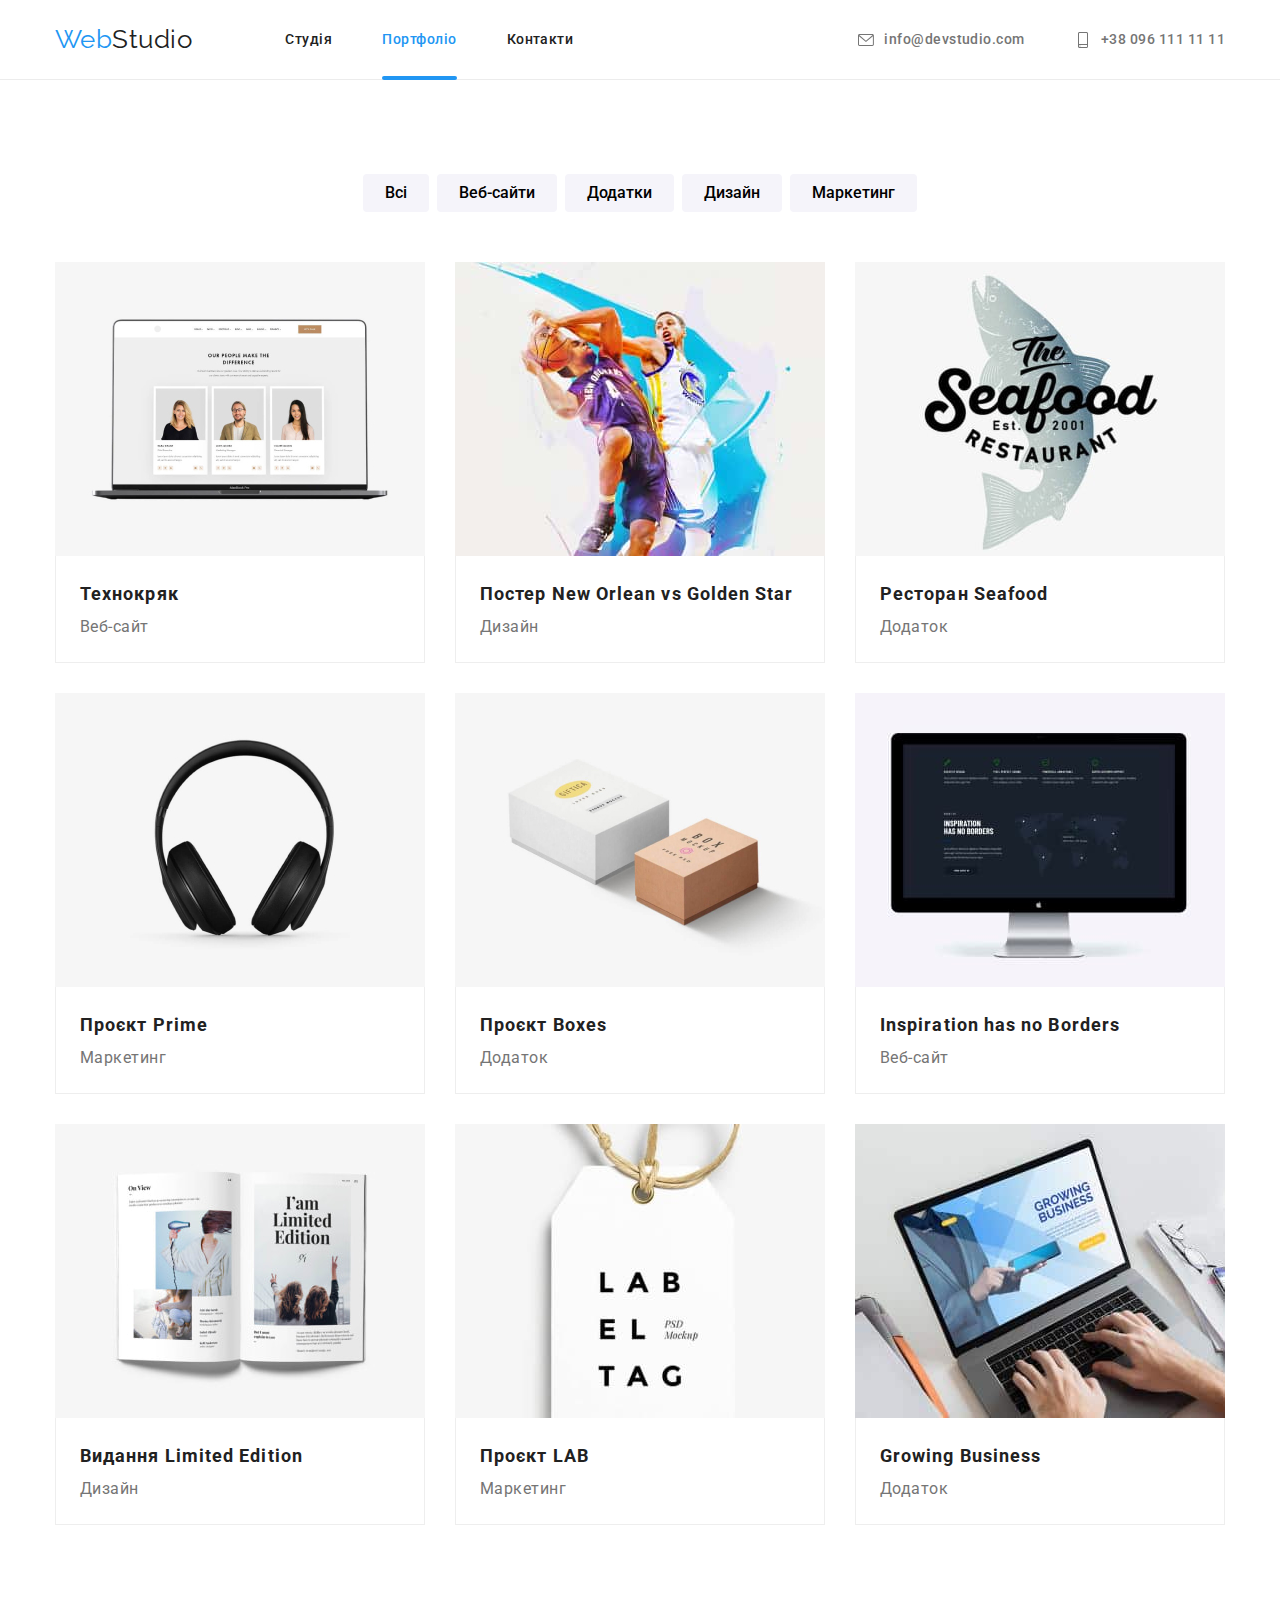
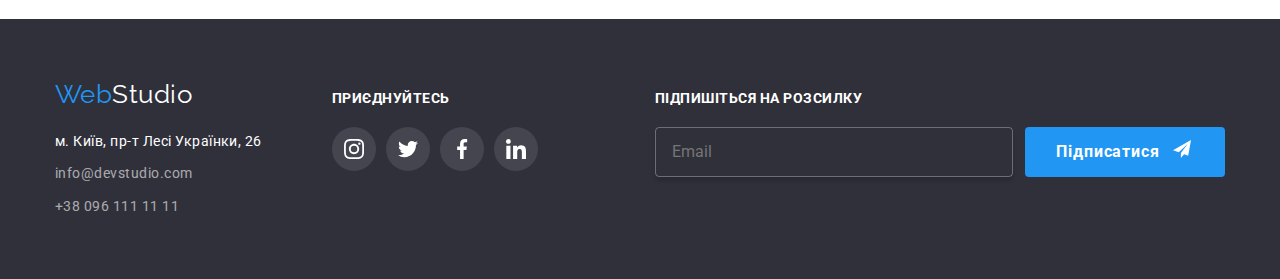
==== commit 2eaf1801: "logo portfolio" ====
--- a/portfolio.html
+++ b/portfolio.html
@@ -218,8 +218,7 @@
                 <div class="footer__main">
     
                     <!-- Footer Logo -->
-                    <a href="./index.html" class="logo logo--accent" lang="en"><span class="logo__word">Web</span>Studio</a>
-    
+                    <a href="./index.html" class="logo logo--accent footer__logo" lang="en"><span class="logo__word">Web</span>Studio</a>
                     <!-- Address and contacts -->
                     <address>
                         <ul class="list">
